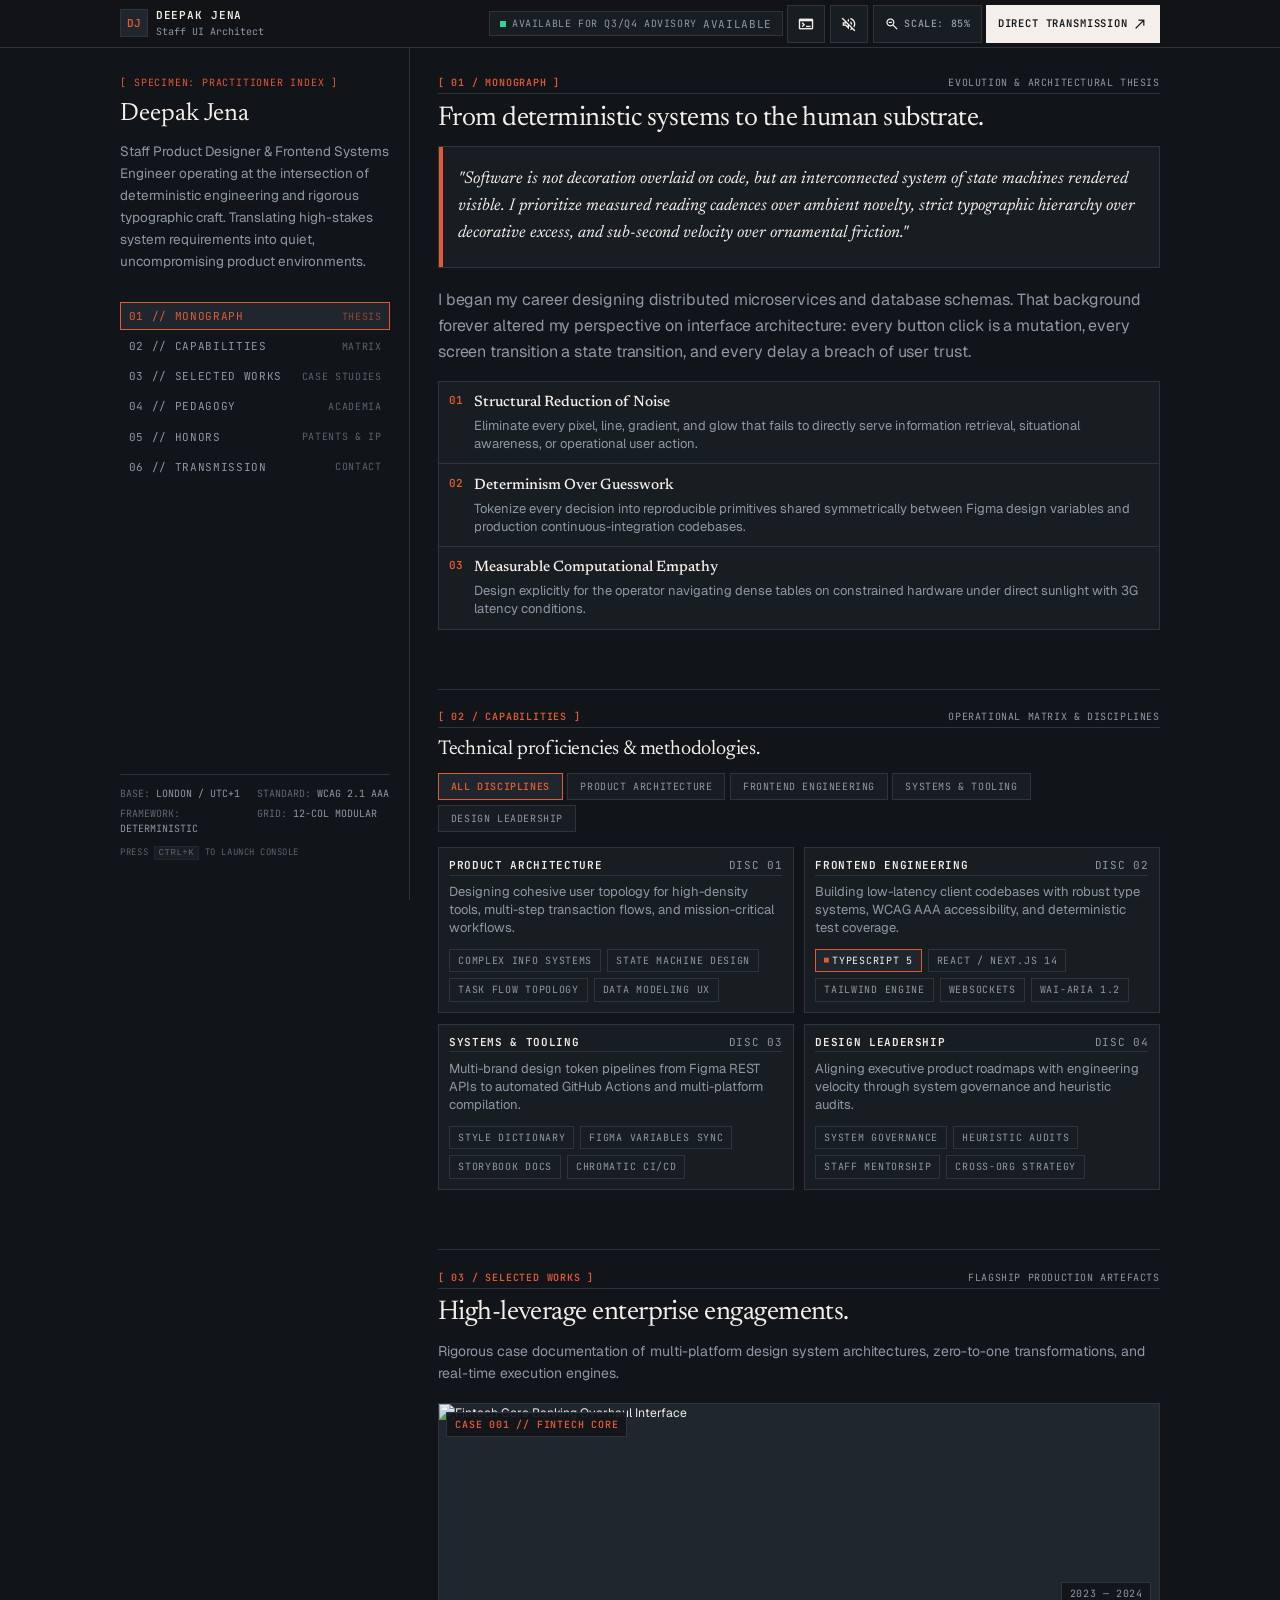
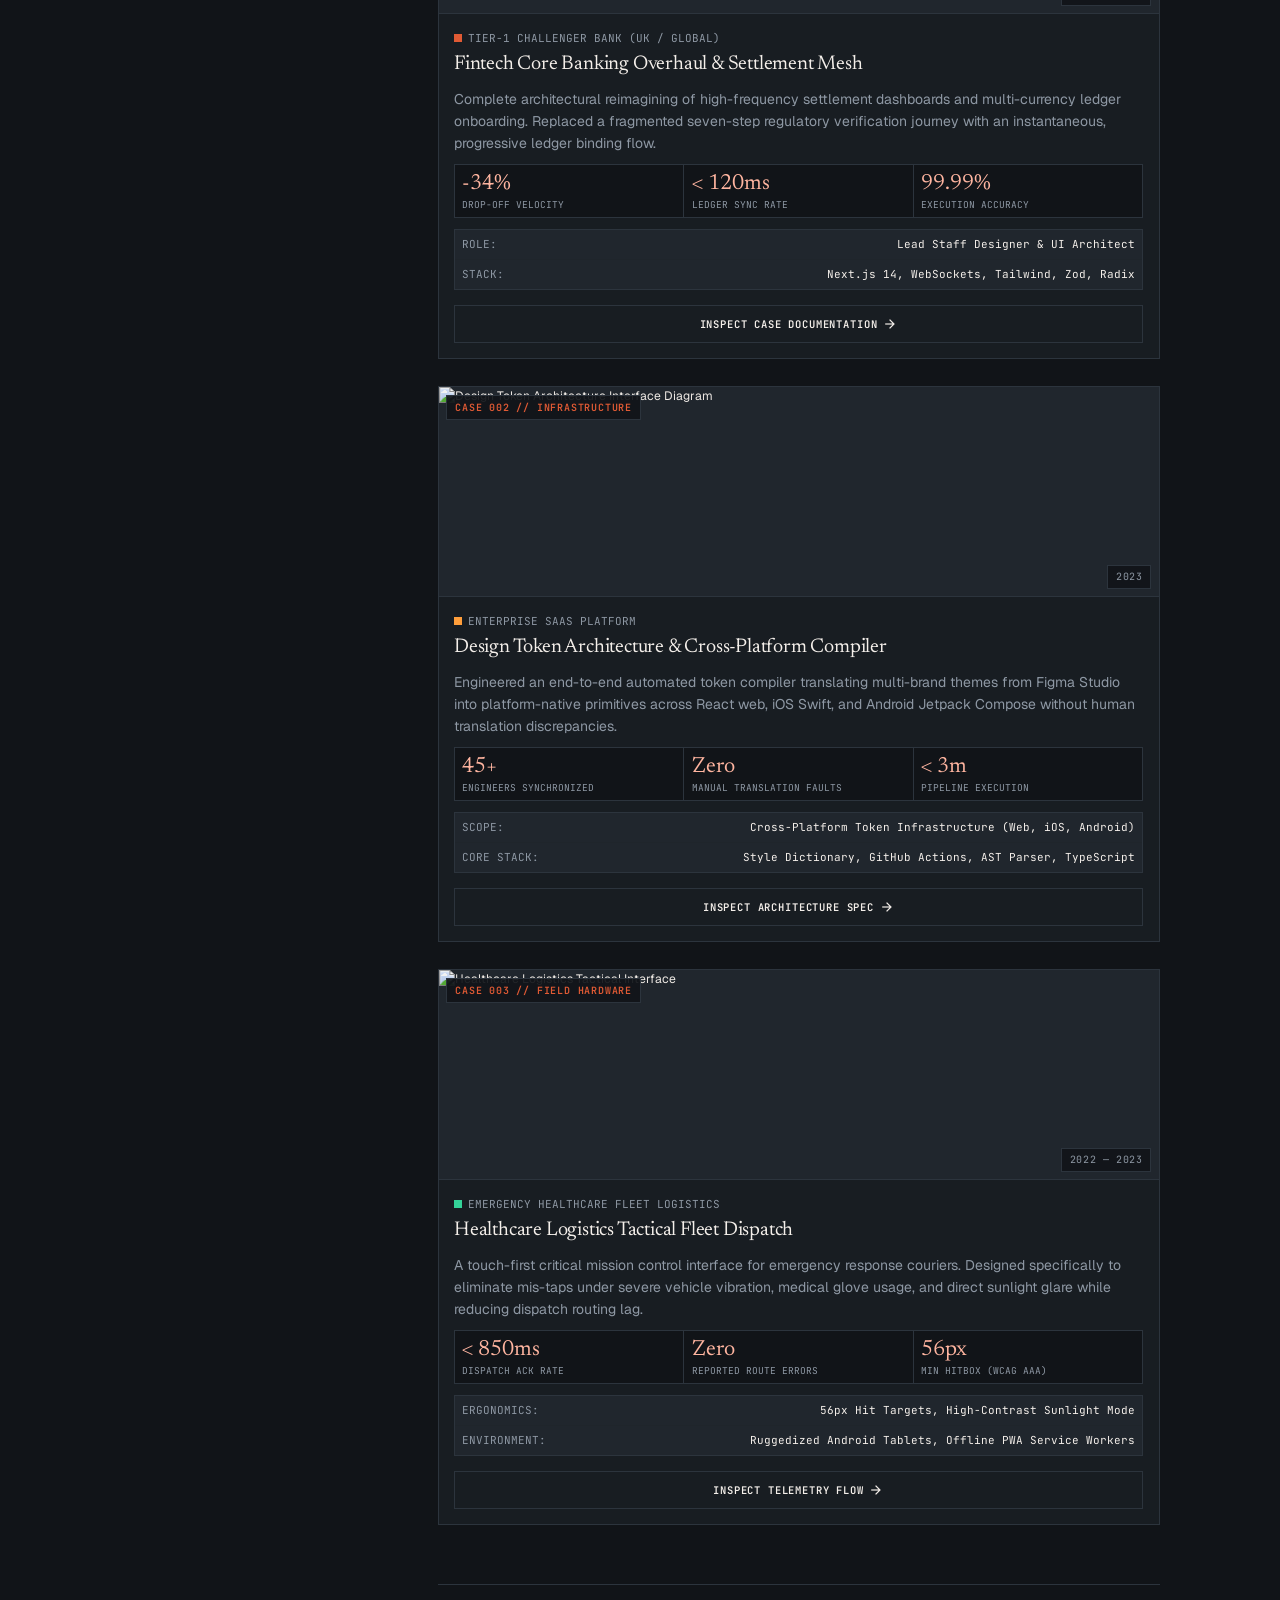
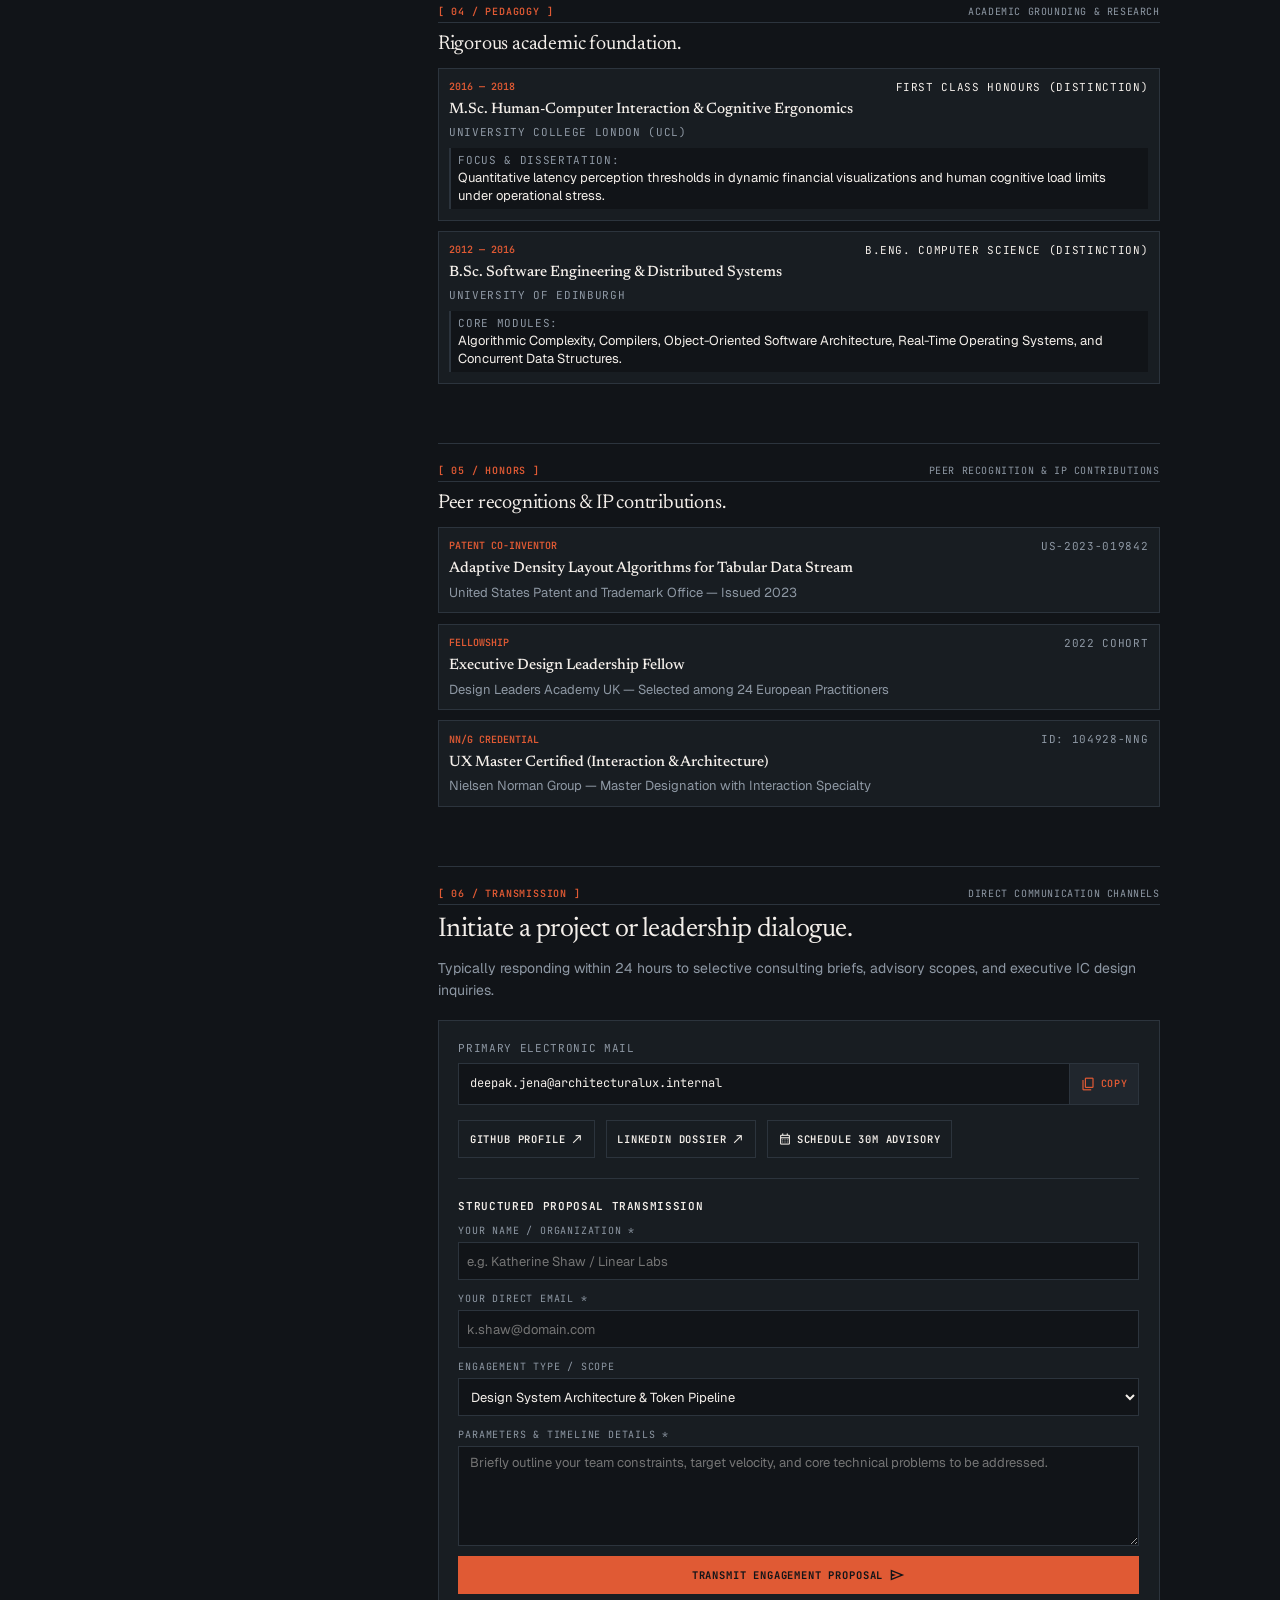
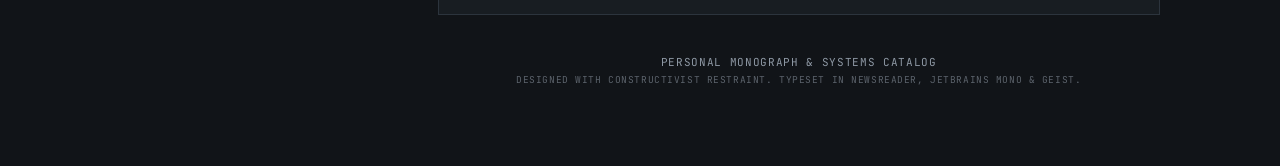
==== index.html @ 505ca35e "Initial commit: Personal portfolio and systems engineering website" ====
<!DOCTYPE html>
<html lang="en">
<head>
  <meta charset="UTF-8">
  <meta name="viewport" content="width=device-width, initial-scale=1.0, maximum-scale=5.0">
  <title>Deepak Jena — Staff UI Architect & Systems Engineer</title>
  <meta name="description" content="Senior Product Designer and Frontend Systems Engineer crafting deterministic digital interfaces, design token infrastructure, and mission-critical enterprise systems.">
  <meta name="theme-color" content="#111418">
  
  <!-- Open Graph / Meta -->
  <meta property="og:type" content="website">
  <meta property="og:title" content="Deepak Jena — Staff UI Architect & Systems Engineer">
  <meta property="og:description" content="Architectural portfolio and engineering monographs. High-contrast typography, strict layout discipline, sub-120ms velocity.">
  
  <link rel="stylesheet" href="styles.css">
</head>
<body>

  <!-- ========================================================================
       TOP UTILITY HEADER
       ======================================================================== -->
  <header class="site-header" id="topHeader">
    <div class="header-container">
      <div class="brand-mark">
        <div class="brand-monogram">DJ</div>
        <div class="brand-title">
          <span class="title-primary">Deepak Jena</span>
          <span class="title-secondary">Staff UI Architect</span>
        </div>
      </div>

      <div class="header-actions">
        <!-- Live Status Beacon -->
        <div class="status-beacon">
          <span class="status-dot"></span>
          <span class="btn-text-hide">Available for Q3/Q4 Advisory</span>
          <span class="mono-spec min-[640px]:hidden">Available</span>
        </div>

        <!-- Command Palette Trigger -->
        <button class="btn btn-secondary btn-icon-only" id="cmdToggleBtn" title="Open Command Palette (Ctrl+K)" aria-label="Open Command Palette">
          <span class="material-symbols-outlined" style="font-size: 18px;">terminal</span>
        </button>

        <!-- Tactile Audio Toggle -->
        <button class="btn btn-secondary btn-icon-only" id="soundToggleBtn" title="Toggle Tactile Mechanical Sound" aria-label="Toggle Sound Feedback">
          <span class="material-symbols-outlined" style="font-size: 18px;">volume_off</span>
        </button>

        <!-- Scale / Density Toggle -->
        <button class="btn btn-secondary" id="densityToggleBtn" title="Toggle Page Scale: Standard (100%), Compact (85%), Dense (75%)" aria-label="Toggle Page Scale">
          <span class="material-symbols-outlined" style="font-size: 16px;">zoom_out</span>
          <span id="densityLabel" class="mono-spec" style="font-size: 10px;">Scale: 85%</span>
        </button>

        <!-- Direct Contact Button -->
        <a href="#contact" class="btn btn-primary btn-text-hide">
          <span>Direct Transmission</span>
          <span class="material-symbols-outlined" style="font-size: 16px;">north_east</span>
        </a>
      </div>
    </div>
  </header>

  <!-- ========================================================================
       MAIN APPLICATION LAYOUT (12-Column Grid Split)
       ======================================================================== -->
  <div class="site-layout">

    <!-- ----------------------------------------------------------------------
         LEFT STICKY BIOGRAPHICAL & NAVIGATION RAIL (4 Columns)
         ---------------------------------------------------------------------- -->
    <aside class="sidebar-rail">
      <div class="identity-block">
        <span class="role-badge">[ Specimen: Practitioner Index ]</span>
        <h1 class="practitioner-name">Deepak Jena</h1>
        <p class="practitioner-bio">
          Staff Product Designer &amp; Frontend Systems Engineer operating at the intersection of deterministic engineering and rigorous typographic craft. Translating high-stakes system requirements into quiet, uncompromising product environments.
        </p>

        <!-- Navigation Ledger -->
        <nav class="index-nav" aria-label="Primary Site Navigation">
          <a href="#monograph" class="nav-item active">
            <span>01 // Monograph</span>
            <span class="nav-num">Thesis</span>
          </a>
          <a href="#skills" class="nav-item">
            <span>02 // Capabilities</span>
            <span class="nav-num">Matrix</span>
          </a>
          <a href="#projects" class="nav-item">
            <span>03 // Selected Works</span>
            <span class="nav-num">Case Studies</span>
          </a>
          <a href="#education" class="nav-item">
            <span>04 // Pedagogy</span>
            <span class="nav-num">Academia</span>
          </a>
          <a href="#achievements" class="nav-item">
            <span>05 // Honors</span>
            <span class="nav-num">Patents &amp; IP</span>
          </a>
          <a href="#contact" class="nav-item">
            <span>06 // Transmission</span>
            <span class="nav-num">Contact</span>
          </a>
        </nav>
      </div>

      <!-- System Coordinates & Telemetry -->
      <div class="sidebar-footer">
        <div class="system-telemetry">
          <div class="telemetry-row">
            <span>Base:</span> <span>London / UTC+1</span>
          </div>
          <div class="telemetry-row">
            <span>Standard:</span> <span>WCAG 2.1 AAA</span>
          </div>
          <div class="telemetry-row">
            <span>Framework:</span> <span>Deterministic</span>
          </div>
          <div class="telemetry-row">
            <span>Grid:</span> <span>12-Col Modular</span>
          </div>
        </div>
        <div class="mono-spec" style="font-size: 9px; opacity: 0.6; margin-top: 4px;">
          Press <kbd style="background: #20262d; padding: 1px 4px; border: 1px solid #2c343d;">Ctrl+K</kbd> to launch console
        </div>
      </div>
    </aside>

    <!-- ----------------------------------------------------------------------
         RIGHT CONTENT STREAM (8 Columns)
         ---------------------------------------------------------------------- -->
    <main class="content-stream">

      <!-- SECTION 01: MONOGRAPH & THESIS -->
      <section class="content-section" id="monograph">
        <div class="section-ledger-header">
          <span class="index-marker">[ 01 / Monograph ]</span>
          <span class="taxonomy-marker">Evolution &amp; Architectural Thesis</span>
        </div>

        <h2 class="headline-xl section-headline">From deterministic systems to the human substrate.</h2>

        <div class="hero-statement">
          <p>
            "Software is not decoration overlaid on code, but an interconnected system of state machines rendered visible. I prioritize measured reading cadences over ambient novelty, strict typographic hierarchy over decorative excess, and sub-second velocity over ornamental friction."
          </p>
        </div>

        <div class="body-lg" style="margin-bottom: var(--space-md);">
          I began my career designing distributed microservices and database schemas. That background forever altered my perspective on interface architecture: every button click is a mutation, every screen transition a state transition, and every delay a breach of user trust.
        </div>

        <!-- Tripartite Architectural Principles -->
        <div class="principles-matrix">
          <div class="principle-cell">
            <span class="principle-index">01</span>
            <div>
              <h3 class="headline-sm text-ivory" style="margin-bottom: 4px;">Structural Reduction of Noise</h3>
              <p class="body-sm">
                Eliminate every pixel, line, gradient, and glow that fails to directly serve information retrieval, situational awareness, or operational user action.
              </p>
            </div>
          </div>
          <div class="principle-cell">
            <span class="principle-index">02</span>
            <div>
              <h3 class="headline-sm text-ivory" style="margin-bottom: 4px;">Determinism Over Guesswork</h3>
              <p class="body-sm">
                Tokenize every decision into reproducible primitives shared symmetrically between Figma design variables and production continuous-integration codebases.
              </p>
            </div>
          </div>
          <div class="principle-cell">
            <span class="principle-index">03</span>
            <div>
              <h3 class="headline-sm text-ivory" style="margin-bottom: 4px;">Measurable Computational Empathy</h3>
              <p class="body-sm">
                Design explicitly for the operator navigating dense tables on constrained hardware under direct sunlight with 3G latency conditions.
              </p>
            </div>
          </div>
        </div>
      </section>

      <hr class="hairline-separator">

      <!-- SECTION 02: CAPABILITIES MATRIX -->
      <section class="content-section" id="skills">
        <div class="section-ledger-header">
          <span class="index-marker">[ 02 / Capabilities ]</span>
          <span class="taxonomy-marker">Operational Matrix &amp; Disciplines</span>
        </div>

        <h2 class="headline-lg section-headline">Technical proficiencies &amp; methodologies.</h2>

        <!-- Interactive Discipline Filter -->
        <div class="filter-bar" role="toolbar" aria-label="Filter Capabilities">
          <button class="filter-btn active" data-filter="all">All Disciplines</button>
          <button class="filter-btn" data-filter="arch">Product Architecture</button>
          <button class="filter-btn" data-filter="frontend">Frontend Engineering</button>
          <button class="filter-btn" data-filter="systems">Systems &amp; Tooling</button>
          <button class="filter-btn" data-filter="leadership">Design Leadership</button>
        </div>

        <!-- Capability Cards Grid -->
        <div class="capabilities-grid">
          <!-- Card 1 -->
          <div class="capability-card" data-discipline="arch">
            <div>
              <div class="capability-header">
                <span class="mono-spec text-ivory" style="font-weight: 600;">Product Architecture</span>
                <span class="mono-spec">DISC 01</span>
              </div>
              <p class="body-sm" style="margin-bottom: var(--space-sm);">
                Designing cohesive user topology for high-density tools, multi-step transaction flows, and mission-critical workflows.
              </p>
            </div>
            <div class="capability-chips">
              <span class="mono-tag">Complex Info Systems</span>
              <span class="mono-tag">State Machine Design</span>
              <span class="mono-tag">Task Flow Topology</span>
              <span class="mono-tag">Data Modeling UX</span>
            </div>
          </div>

          <!-- Card 2 -->
          <div class="capability-card" data-discipline="frontend">
            <div>
              <div class="capability-header">
                <span class="mono-spec text-ivory" style="font-weight: 600;">Frontend Engineering</span>
                <span class="mono-spec">DISC 02</span>
              </div>
              <p class="body-sm" style="margin-bottom: var(--space-sm);">
                Building low-latency client codebases with robust type systems, WCAG AAA accessibility, and deterministic test coverage.
              </p>
            </div>
            <div class="capability-chips">
              <span class="mono-tag active">TypeScript 5</span>
              <span class="mono-tag">React / Next.js 14</span>
              <span class="mono-tag">Tailwind Engine</span>
              <span class="mono-tag">WebSockets</span>
              <span class="mono-tag">WAI-ARIA 1.2</span>
            </div>
          </div>

          <!-- Card 3 -->
          <div class="capability-card" data-discipline="systems">
            <div>
              <div class="capability-header">
                <span class="mono-spec text-ivory" style="font-weight: 600;">Systems &amp; Tooling</span>
                <span class="mono-spec">DISC 03</span>
              </div>
              <p class="body-sm" style="margin-bottom: var(--space-sm);">
                Multi-brand design token pipelines from Figma REST APIs to automated GitHub Actions and multi-platform compilation.
              </p>
            </div>
            <div class="capability-chips">
              <span class="mono-tag">Style Dictionary</span>
              <span class="mono-tag">Figma Variables Sync</span>
              <span class="mono-tag">Storybook Docs</span>
              <span class="mono-tag">Chromatic CI/CD</span>
            </div>
          </div>

          <!-- Card 4 -->
          <div class="capability-card" data-discipline="leadership">
            <div>
              <div class="capability-header">
                <span class="mono-spec text-ivory" style="font-weight: 600;">Design Leadership</span>
                <span class="mono-spec">DISC 04</span>
              </div>
              <p class="body-sm" style="margin-bottom: var(--space-sm);">
                Aligning executive product roadmaps with engineering velocity through system governance and heuristic audits.
              </p>
            </div>
            <div class="capability-chips">
              <span class="mono-tag">System Governance</span>
              <span class="mono-tag">Heuristic Audits</span>
              <span class="mono-tag">Staff Mentorship</span>
              <span class="mono-tag">Cross-Org Strategy</span>
            </div>
          </div>
        </div>
      </section>

      <hr class="hairline-separator">

      <!-- SECTION 03: SELECTED WORKS / CASE STUDIES -->
      <section class="content-section" id="projects">
        <div class="section-ledger-header">
          <span class="index-marker">[ 03 / Selected Works ]</span>
          <span class="taxonomy-marker">Flagship Production Artefacts</span>
        </div>

        <h2 class="headline-xl section-headline">High-leverage enterprise engagements.</h2>
        <p class="body-md" style="margin-bottom: var(--space-xl);">
          Rigorous case documentation of multi-platform design system architectures, zero-to-one transformations, and real-time execution engines.
        </p>

        <div class="projects-container">

          <!-- PROJECT 1: FINTECH CORE -->
          <article class="project-card">
            <div class="project-visual-viewport">
              <img src="https://lh3.googleusercontent.com/aida-public/[base64]" alt="Fintech Core Banking Overhaul Interface" loading="lazy">
              <div class="badge-overlay-top-left">CASE 001 // FINTECH CORE</div>
              <div class="badge-overlay-bottom-right mono-spec">2023 — 2024</div>
            </div>

            <div class="project-content">
              <div class="project-title-row">
                <div class="project-org">
                  <span class="project-org-square"></span>
                  <span>Tier-1 Challenger Bank (UK / Global)</span>
                </div>
                <h3 class="headline-lg text-ivory">Fintech Core Banking Overhaul &amp; Settlement Mesh</h3>
              </div>

              <p class="body-md">
                Complete architectural reimagining of high-frequency settlement dashboards and multi-currency ledger onboarding. Replaced a fragmented seven-step regulatory verification journey with an instantaneous, progressive ledger binding flow.
              </p>

              <!-- Metrics Specimen Strip -->
              <div class="metrics-strip">
                <div class="metric-item">
                  <span class="metric-val">-34%</span>
                  <span class="metric-label">Drop-off Velocity</span>
                </div>
                <div class="metric-item">
                  <span class="metric-val">&lt; 120ms</span>
                  <span class="metric-label">Ledger Sync Rate</span>
                </div>
                <div class="metric-item">
                  <span class="metric-val">99.99%</span>
                  <span class="metric-label">Execution Accuracy</span>
                </div>
              </div>

              <!-- Metadata Spec Ledger -->
              <div class="spec-ledger-table">
                <div class="spec-ledger-row">
                  <span>Role:</span>
                  <span>Lead Staff Designer &amp; UI Architect</span>
                </div>
                <div class="spec-ledger-row">
                  <span>Stack:</span>
                  <span>Next.js 14, WebSockets, Tailwind, Zod, Radix</span>
                </div>
              </div>

              <div class="project-action-bar">
                <button class="btn btn-secondary" data-inspect-case="case-001" style="flex: 1;">
                  <span>Inspect Case Documentation</span>
                  <span class="material-symbols-outlined" style="font-size: 16px;">arrow_forward</span>
                </button>
              </div>
            </div>
          </article>

          <!-- PROJECT 2: DESIGN TOKEN ARCHITECTURE -->
          <article class="project-card">
            <div class="project-visual-viewport">
              <img src="https://lh3.googleusercontent.com/aida-public/[base64]" alt="Design Token Architecture Interface Diagram" loading="lazy">
              <div class="badge-overlay-top-left">CASE 002 // INFRASTRUCTURE</div>
              <div class="badge-overlay-bottom-right mono-spec">2023</div>
            </div>

            <div class="project-content">
              <div class="project-title-row">
                <div class="project-org">
                  <span class="project-org-square" style="background-color: var(--color-amber);"></span>
                  <span>Enterprise SaaS Platform</span>
                </div>
                <h3 class="headline-lg text-ivory">Design Token Architecture &amp; Cross-Platform Compiler</h3>
              </div>

              <p class="body-md">
                Engineered an end-to-end automated token compiler translating multi-brand themes from Figma Studio into platform-native primitives across React web, iOS Swift, and Android Jetpack Compose without human translation discrepancies.
              </p>

              <!-- Metrics Specimen Strip -->
              <div class="metrics-strip">
                <div class="metric-item">
                  <span class="metric-val">45+</span>
                  <span class="metric-label">Engineers Synchronized</span>
                </div>
                <div class="metric-item">
                  <span class="metric-val">Zero</span>
                  <span class="metric-label">Manual Translation Faults</span>
                </div>
                <div class="metric-item">
                  <span class="metric-val">&lt; 3m</span>
                  <span class="metric-label">Pipeline Execution</span>
                </div>
              </div>

              <!-- Metadata Spec Ledger -->
              <div class="spec-ledger-table">
                <div class="spec-ledger-row">
                  <span>Scope:</span>
                  <span>Cross-Platform Token Infrastructure (Web, iOS, Android)</span>
                </div>
                <div class="spec-ledger-row">
                  <span>Core Stack:</span>
                  <span>Style Dictionary, GitHub Actions, AST Parser, TypeScript</span>
                </div>
              </div>

              <div class="project-action-bar">
                <button class="btn btn-secondary" data-inspect-case="case-002" style="flex: 1;">
                  <span>Inspect Architecture Spec</span>
                  <span class="material-symbols-outlined" style="font-size: 16px;">arrow_forward</span>
                </button>
              </div>
            </div>
          </article>

          <!-- PROJECT 3: HEALTHCARE LOGISTICS FLEET DISPATCH -->
          <article class="project-card">
            <div class="project-visual-viewport">
              <img src="https://lh3.googleusercontent.com/aida-public/[base64]" alt="Healthcare Logistics Tactical Interface" loading="lazy">
              <div class="badge-overlay-top-left">CASE 003 // FIELD HARDWARE</div>
              <div class="badge-overlay-bottom-right mono-spec">2022 — 2023</div>
            </div>

            <div class="project-content">
              <div class="project-title-row">
                <div class="project-org">
                  <span class="project-org-square" style="background-color: var(--color-emerald);"></span>
                  <span>Emergency Healthcare Fleet Logistics</span>
                </div>
                <h3 class="headline-lg text-ivory">Healthcare Logistics Tactical Fleet Dispatch</h3>
              </div>

              <p class="body-md">
                A touch-first critical mission control interface for emergency response couriers. Designed specifically to eliminate mis-taps under severe vehicle vibration, medical glove usage, and direct sunlight glare while reducing dispatch routing lag.
              </p>

              <!-- Metrics Specimen Strip -->
              <div class="metrics-strip">
                <div class="metric-item">
                  <span class="metric-val">&lt; 850ms</span>
                  <span class="metric-label">Dispatch Ack Rate</span>
                </div>
                <div class="metric-item">
                  <span class="metric-val">Zero</span>
                  <span class="metric-label">Reported Route Errors</span>
                </div>
                <div class="metric-item">
                  <span class="metric-val">56px</span>
                  <span class="metric-label">Min Hitbox (WCAG AAA)</span>
                </div>
              </div>

              <!-- Metadata Spec Ledger -->
              <div class="spec-ledger-table">
                <div class="spec-ledger-row">
                  <span>Ergonomics:</span>
                  <span>56px Hit Targets, High-Contrast Sunlight Mode</span>
                </div>
                <div class="spec-ledger-row">
                  <span>Environment:</span>
                  <span>Ruggedized Android Tablets, Offline PWA Service Workers</span>
                </div>
              </div>

              <div class="project-action-bar">
                <button class="btn btn-secondary" data-inspect-case="case-003" style="flex: 1;">
                  <span>Inspect Telemetry Flow</span>
                  <span class="material-symbols-outlined" style="font-size: 16px;">arrow_forward</span>
                </button>
              </div>
            </div>
          </article>

        </div>
      </section>

      <hr class="hairline-separator">

      <!-- SECTION 04: ACADEMIC FOUNDATION & PEDAGOGY -->
      <section class="content-section" id="education">
        <div class="section-ledger-header">
          <span class="index-marker">[ 04 / Pedagogy ]</span>
          <span class="taxonomy-marker">Academic Grounding &amp; Research</span>
        </div>

        <h2 class="headline-lg section-headline">Rigorous academic foundation.</h2>

        <div class="timeline-stack">
          <!-- Degree 1 -->
          <div class="timeline-card">
            <div class="card-topline">
              <span class="year-badge">2016 — 2018</span>
              <span class="mono-spec text-ivory">First Class Honours (Distinction)</span>
            </div>
            <h3 class="headline-sm text-ivory">M.Sc. Human-Computer Interaction &amp; Cognitive Ergonomics</h3>
            <span class="mono-spec">University College London (UCL)</span>
            <div class="dissertation-box">
              <span class="mono-spec" style="display: block; margin-bottom: 2px;">Focus &amp; Dissertation:</span>
              <p class="body-sm text-ivory">
                Quantitative latency perception thresholds in dynamic financial visualizations and human cognitive load limits under operational stress.
              </p>
            </div>
          </div>

          <!-- Degree 2 -->
          <div class="timeline-card">
            <div class="card-topline">
              <span class="year-badge">2012 — 2016</span>
              <span class="mono-spec text-ivory">B.Eng. Computer Science (Distinction)</span>
            </div>
            <h3 class="headline-sm text-ivory">B.Sc. Software Engineering &amp; Distributed Systems</h3>
            <span class="mono-spec">University of Edinburgh</span>
            <div class="dissertation-box">
              <span class="mono-spec" style="display: block; margin-bottom: 2px;">Core Modules:</span>
              <p class="body-sm text-ivory">
                Algorithmic Complexity, Compilers, Object-Oriented Software Architecture, Real-Time Operating Systems, and Concurrent Data Structures.
              </p>
            </div>
          </div>
        </div>
      </section>

      <hr class="hairline-separator">

      <!-- SECTION 05: HONORS & VERIFIED IP -->
      <section class="content-section" id="achievements">
        <div class="section-ledger-header">
          <span class="index-marker">[ 05 / Honors ]</span>
          <span class="taxonomy-marker">Peer Recognition &amp; IP Contributions</span>
        </div>

        <h2 class="headline-lg section-headline">Peer recognitions &amp; IP contributions.</h2>

        <div class="timeline-stack">
          <!-- Item 1: Patent -->
          <div class="timeline-card">
            <div class="card-topline">
              <span class="year-badge">PATENT CO-INVENTOR</span>
              <span class="mono-spec">US-2023-019842</span>
            </div>
            <h3 class="headline-sm text-ivory">Adaptive Density Layout Algorithms for Tabular Data Stream</h3>
            <span class="body-sm">United States Patent and Trademark Office — Issued 2023</span>
          </div>

          <!-- Item 2: Fellowship -->
          <div class="timeline-card">
            <div class="card-topline">
              <span class="year-badge">FELLOWSHIP</span>
              <span class="mono-spec">2022 COHORT</span>
            </div>
            <h3 class="headline-sm text-ivory">Executive Design Leadership Fellow</h3>
            <span class="body-sm">Design Leaders Academy UK — Selected among 24 European Practitioners</span>
          </div>

          <!-- Item 3: NN/g Credential -->
          <div class="timeline-card">
            <div class="card-topline">
              <span class="year-badge">NN/G CREDENTIAL</span>
              <span class="mono-spec">ID: 104928-NNG</span>
            </div>
            <h3 class="headline-sm text-ivory">UX Master Certified (Interaction &amp; Architecture)</h3>
            <span class="body-sm">Nielsen Norman Group — Master Designation with Interaction Specialty</span>
          </div>
        </div>
      </section>

      <hr class="hairline-separator">

      <!-- SECTION 06: TRANSMISSION TERMINAL (CONTACT) -->
      <section class="content-section" id="contact">
        <div class="section-ledger-header">
          <span class="index-marker">[ 06 / Transmission ]</span>
          <span class="taxonomy-marker">Direct Communication Channels</span>
        </div>

        <h2 class="headline-xl section-headline">Initiate a project or leadership dialogue.</h2>
        <p class="body-md" style="margin-bottom: var(--space-xl);">
          Typically responding within 24 hours to selective consulting briefs, advisory scopes, and executive IC design inquiries.
        </p>

        <div class="contact-module">
          <div>
            <span class="mono-spec" style="display: block; margin-bottom: 8px;">Primary Electronic Mail</span>
            <div class="email-copy-bar">
              <div class="email-display" id="emailText">deepak.jena@architecturalux.internal</div>
              <button class="copy-btn" id="copyBtn" type="button" aria-label="Copy Email to Clipboard">
                <span class="material-symbols-outlined" style="font-size: 16px;">content_copy</span>
                <span id="copyLabel">Copy</span>
              </button>
            </div>
          </div>

          <!-- Direct Channels Links -->
          <div style="display: flex; flex-wrap: wrap; gap: var(--space-md);">
            <a href="https://github.com" target="_blank" rel="noopener noreferrer" class="btn btn-secondary">
              <span>GitHub Profile</span>
              <span class="material-symbols-outlined" style="font-size: 14px;">north_east</span>
            </a>
            <a href="https://linkedin.com" target="_blank" rel="noopener noreferrer" class="btn btn-secondary">
              <span>LinkedIn Dossier</span>
              <span class="material-symbols-outlined" style="font-size: 14px;">north_east</span>
            </a>
            <a href="#contact" class="btn btn-secondary">
              <span class="material-symbols-outlined" style="font-size: 14px;">calendar_month</span>
              <span>Schedule 30m Advisory</span>
            </a>
          </div>

          <div style="height: 1px; background: var(--color-border); margin: var(--space-xs) 0;"></div>

          <!-- Structured Brief Transmission Form -->
          <form class="brief-form" id="contactForm">
            <span class="mono-spec text-ivory" style="font-weight: 600;">Structured Proposal Transmission</span>

            <div class="form-group">
              <label class="form-label" for="clientName">Your Name / Organization *</label>
              <input type="text" id="clientName" class="form-input" placeholder="e.g. Katherine Shaw / Linear Labs" required>
            </div>

            <div class="form-group">
              <label class="form-label" for="clientEmail">Your Direct Email *</label>
              <input type="email" id="clientEmail" class="form-input" placeholder="k.shaw@domain.com" required>
            </div>

            <div class="form-group">
              <label class="form-label" for="projectScope">Engagement Type / Scope</label>
              <select id="projectScope" class="form-select">
                <option value="ds">Design System Architecture &amp; Token Pipeline</option>
                <option value="banking">Complex Web Application / Financial Core</option>
                <option value="advisory">Fractional Design Leadership / Heuristic Audit</option>
                <option value="contract">Full-Cycle Staff UX/Frontend Contract</option>
              </select>
            </div>

            <div class="form-group">
              <label class="form-label" for="projectMessage">Parameters &amp; Timeline Details *</label>
              <textarea id="projectMessage" class="form-textarea" rows="4" placeholder="Briefly outline your team constraints, target velocity, and core technical problems to be addressed." required></textarea>
            </div>

            <button type="submit" class="btn btn-terracotta">
              <span>Transmit Engagement Proposal</span>
              <span class="material-symbols-outlined" style="font-size: 18px;">send</span>
            </button>

            <!-- Status Banner -->
            <div class="form-status-banner" id="formSuccess">
              <span class="material-symbols-outlined" style="color: var(--color-emerald); font-size: 18px;">check_circle</span>
              <span>Transmission recorded. A calibrated response will be dispatched within 24 hours.</span>
            </div>
          </form>
        </div>

        <!-- Colophon Note -->
        <footer style="margin-top: var(--space-3xl); text-align: center; display: flex; flex-direction: column; gap: 4px;">
          <span class="mono-spec">Personal Monograph &amp; Systems Catalog</span>
          <span class="mono-spec" style="font-size: 9.5px; opacity: 0.6;">Designed with constructivist restraint. Typeset in Newsreader, JetBrains Mono &amp; Geist.</span>
        </footer>
      </section>

    </main>
  </div>

  <!-- ========================================================================
       MODAL: CASE STUDY TECHNICAL INSPECTOR DRAWER
       ======================================================================== -->
  <div class="modal-overlay" id="caseModal" role="dialog" aria-modal="true" aria-labelledby="modalCaseTitle">
    <div class="modal-drawer">
      <div class="modal-header">
        <div>
          <span class="mono-spec text-primary-accent" id="modalCaseNumber">CASE 001 // FINTECH CORE</span>
          <h3 class="headline-md text-ivory" id="modalCaseTitle" style="margin-top: 2px;">Case Study Title</h3>
        </div>
        <button class="modal-close-btn" id="modalCloseBtn" aria-label="Close Case Deep-Dive Drawer">
          <span class="material-symbols-outlined" style="font-size: 20px;">close</span>
        </button>
      </div>

      <div class="modal-body">
        <!-- Client & Stack Details -->
        <div class="modal-spec-grid">
          <div>
            <span class="mono-spec">Enterprise Client:</span>
            <div class="body-sm text-ivory" id="modalCaseOrg" style="font-weight: 500;">Client Name</div>
          </div>
          <div>
            <span class="mono-spec">Practitioner Role:</span>
            <div class="body-sm text-ivory" id="modalCaseRole" style="font-weight: 500;">Role Title</div>
          </div>
          <div style="grid-column: 1 / -1;">
            <span class="mono-spec">Production Stack:</span>
            <div class="mono-spec text-ivory" id="modalCaseStack" style="margin-top: 2px;">Tech Stack</div>
          </div>
        </div>

        <!-- Metrics Strip inside modal -->
        <div>
          <span class="mono-spec" style="display: block; margin-bottom: 6px;">Verified Operational Impact:</span>
          <div class="metrics-strip" id="modalCaseMetrics"></div>
        </div>

        <!-- Problem Statement -->
        <div class="deep-dive-section">
          <span class="mono-spec text-primary-accent">[ Problem Formulation ]</span>
          <p class="body-md" id="modalCaseProblem"></p>
        </div>

        <!-- Architectural Solution -->
        <div class="deep-dive-section">
          <span class="mono-spec text-primary-accent">[ Engineering Solution &amp; Governance ]</span>
          <p class="body-md" id="modalCaseSolution"></p>
        </div>

        <!-- Technical Telemetry / Schema Sample -->
        <div class="deep-dive-section">
          <span class="mono-spec text-primary-accent">[ Schema Telemetry &amp; Protocol ]</span>
          <pre class="code-block-spec"><code id="modalCaseCode"></code></pre>
        </div>
      </div>
    </div>
  </div>

  <!-- ========================================================================
       COMMAND PALETTE MODAL (Ctrl+K)
       ======================================================================== -->
  <div class="cmd-palette-overlay" id="cmdPalette" role="dialog" aria-modal="true">
    <div class="cmd-palette-box">
      <div class="cmd-input-row">
        <span class="material-symbols-outlined" style="color: var(--color-primary); font-size: 18px; margin-right: 8px;">search</span>
        <input type="text" class="cmd-input" id="cmdInput" placeholder="Type a section, case study, or action..." autocomplete="off">
        <span class="mono-spec" style="font-size: 9px; opacity: 0.7;">ESC to exit</span>
      </div>
      <div class="cmd-list" id="cmdList"></div>
      <div class="cmd-footer">
        <span>Navigation Console</span>
        <span>Use Arrow Keys or Click</span>
      </div>
    </div>
  </div>

  <!-- ========================================================================
       MOBILE BOTTOM NAVIGATION
       ======================================================================== -->
  <nav class="mobile-bottom-bar" aria-label="Mobile Bottom Navigation">
    <div class="tab-items">
      <a href="#monograph" class="mobile-tab active" data-path="monograph">
        <span class="material-symbols-outlined">fingerprint</span>
        <span>Thesis</span>
      </a>
      <a href="#skills" class="mobile-tab" data-path="skills">
        <span class="material-symbols-outlined">tune</span>
        <span>Matrix</span>
      </a>
      <a href="#projects" class="mobile-tab" data-path="projects">
        <span class="material-symbols-outlined">terminal</span>
        <span>Works</span>
      </a>
      <a href="#education" class="mobile-tab" data-path="education">
        <span class="material-symbols-outlined">school</span>
        <span>Pedagogy</span>
      </a>
      <a href="#contact" class="mobile-tab" data-path="contact">
        <span class="material-symbols-outlined">mail</span>
        <span>Touch</span>
      </a>
    </div>
  </nav>

  <script src="app.js"></script>
</body>
</html>
---- styles.css ----
/* ==========================================================================
   EDITORIAL OBSIDIAN DESIGN SYSTEM
   Based on DESIGN.md Architectural Specification
   ========================================================================== */

@import url('https://fonts.googleapis.com/css2?family=Geist:wght@300;400;500;600&family=JetBrains+Mono:wght@400;500;600&family=Newsreader:ital,opsz,wght@0,6..72,400;0,6..72,500;1,6..72,400&display=swap');
@import url('https://fonts.googleapis.com/css2?family=Material+Symbols+Outlined:opsz,wght,FILL,GRAD@20..48,100..700,0..1,-50..200');

:root {
  /* Planar Elevation Tiers */
  --color-canvas: #111418;
  --color-surface-1: #181d22;
  --color-surface-2: #20262d;
  --color-surface-3: #283039;
  
  /* Hairline Borders */
  --color-border: #2c343d;
  --color-border-subtle: #1f252b;
  --color-border-focus: #e05a34;

  /* Typography & Foreground Colors */
  --color-text-primary: #f4efea;      /* Crisp Ivory */
  --color-text-secondary: #8e98a4;    /* Subdued Slate */
  --color-text-muted: #5f6874;
  
  /* Chromatic Signals */
  --color-primary: #e05a34;           /* Saturated Terracotta */
  --color-primary-tint: #ffb5a0;      /* Terracotta highlight */
  --color-primary-bg: rgba(224, 90, 52, 0.12);
  --color-amber: #ff9e3b;             /* Electric Amber */
  --color-amber-bg: rgba(255, 158, 59, 0.12);
  --color-emerald: #34d399;           /* Active status beacon */
  
  /* Typography Families */
  --font-headline: 'Newsreader', Georgia, serif;
  --font-body: 'Geist', -apple-system, BlinkMacSystemFont, sans-serif;
  --font-mono: 'JetBrains Mono', monospace;

  /* Layout Spacing Tokens (Compact & Refined) */
  --space-2xs: 0.2rem;    /* 3px */
  --space-xs: 0.375rem;   /* 6px */
  --space-sm: 0.6rem;     /* 9px */
  --space-md: 0.85rem;    /* 13px */
  --space-lg: 1.25rem;    /* 20px */
  --space-xl: 1.6rem;     /* 26px */
  --space-2xl: 2.25rem;   /* 36px */
  --space-3xl: 3.25rem;   /* 52px */

  --max-width: 1060px;
  --sidebar-width: 290px;
  --header-height: 48px;

  /* Strict Geometry: 0px Border Radius */
  --radius-sharp: 0px;
  --transition-fast: 0.15s ease;
  --transition-normal: 0.22s cubic-bezier(0.16, 1, 0.3, 1);
}

/* ==========================================================================
   RESET & BASE
   ========================================================================== */
*, *::before, *::after {
  box-sizing: border-box;
  margin: 0;
  padding: 0;
  border-radius: var(--radius-sharp) !important;
}

html {
  font-family: var(--font-body);
  font-size: 13.5px;
  line-height: 1.55;
  background-color: var(--color-canvas);
  color: var(--color-text-primary);
  scroll-behavior: smooth;
  -webkit-font-smoothing: antialiased;
  -moz-osx-font-smoothing: grayscale;
  text-rendering: optimizeLegibility;
}

html[data-density="compact"] {
  font-size: 12.2px;
}

html[data-density="dense"] {
  font-size: 11.2px;
}

body {
  background-color: var(--color-canvas);
  color: var(--color-text-primary);
  min-height: 100vh;
  overflow-x: hidden;
  position: relative;
}

::selection {
  background-color: var(--color-primary);
  color: #111418;
}

/* Scrollbar Minimal */
::-webkit-scrollbar {
  width: 6px;
  height: 6px;
}
::-webkit-scrollbar-track {
  background: var(--color-canvas);
}
::-webkit-scrollbar-thumb {
  background: var(--color-border);
}
::-webkit-scrollbar-thumb:hover {
  background: var(--color-primary);
}

/* Links & Typography */
a {
  color: inherit;
  text-decoration: none;
  transition: color var(--transition-fast), border-color var(--transition-fast);
}

button, input, select, textarea {
  font-family: inherit;
  font-size: inherit;
  color: inherit;
  background: transparent;
  border: none;
}

/* ==========================================================================
   UTILITY & TYPOGRAPHIC CLASSES
   ========================================================================== */
.font-serif { font-family: var(--font-headline); }
.font-sans { font-family: var(--font-body); }
.font-mono { font-family: var(--font-mono); }

.mono-spec {
  font-family: var(--font-mono);
  font-size: 11px;
  line-height: 14px;
  letter-spacing: 0.06em;
  text-transform: uppercase;
  color: var(--color-text-secondary);
}

.mono-tag {
  display: inline-flex;
  align-items: center;
  gap: var(--space-2xs);
  padding: 3px 8px;
  background-color: var(--color-surface-1);
  border: 1px solid var(--color-border);
  font-family: var(--font-mono);
  font-size: 10px;
  letter-spacing: 0.07em;
  text-transform: uppercase;
  color: var(--color-text-secondary);
  white-space: nowrap;
  transition: all var(--transition-fast);
}

.mono-tag:hover {
  border-color: var(--color-primary);
  color: var(--color-text-primary);
}

.mono-tag.active {
  background-color: var(--color-surface-2);
  border-color: var(--color-primary);
  color: var(--color-text-primary);
}

.mono-tag.active::before {
  content: "■";
  color: var(--color-primary);
  font-size: 8px;
}

.headline-xl {
  font-family: var(--font-headline);
  font-size: clamp(21px, 2.4vw, 27px);
  line-height: 1.25;
  font-weight: 400;
  letter-spacing: -0.02em;
  color: var(--color-text-primary);
}

.headline-lg {
  font-family: var(--font-headline);
  font-size: 20px;
  line-height: 27px;
  font-weight: 400;
  letter-spacing: -0.01em;
  color: var(--color-text-primary);
}

.headline-md {
  font-family: var(--font-headline);
  font-size: 17px;
  line-height: 23px;
  font-weight: 500;
  letter-spacing: -0.01em;
  color: var(--color-text-primary);
}

.headline-sm {
  font-family: var(--font-headline);
  font-size: 15px;
  line-height: 21px;
  font-weight: 500;
}

.body-lg {
  font-size: 16px;
  line-height: 26px;
  letter-spacing: -0.005em;
  color: var(--color-text-secondary);
}

.body-md {
  font-size: 14px;
  line-height: 22px;
  color: var(--color-text-secondary);
}

.body-sm {
  font-size: 13px;
  line-height: 18px;
  color: var(--color-text-secondary);
}

.text-primary-accent { color: var(--color-primary); }
.text-amber-accent { color: var(--color-amber); }
.text-ivory { color: var(--color-text-primary); }

.hairline-separator {
  width: 100%;
  height: 1px;
  background-color: var(--color-border);
  margin: var(--space-xl) 0;
  border: none;
}

/* ==========================================================================
   BUTTONS & CONTROLS
   ========================================================================== */
.btn {
  display: inline-flex;
  align-items: center;
  justify-content: center;
  gap: var(--space-xs);
  padding: 0 var(--space-md);
  height: 38px;
  font-family: var(--font-mono);
  font-size: 10.5px;
  font-weight: 600;
  letter-spacing: 0.08em;
  text-transform: uppercase;
  cursor: pointer;
  transition: background-color var(--transition-fast), color var(--transition-fast), border-color var(--transition-fast);
  border: 1px solid transparent;
  user-select: none;
}

.btn-primary {
  background-color: var(--color-text-primary);
  color: var(--color-canvas);
}

.btn-primary:hover {
  background-color: var(--color-primary);
  color: #111418;
}

.btn-secondary {
  background-color: var(--color-surface-1);
  border-color: var(--color-border);
  color: var(--color-text-primary);
}

.btn-secondary:hover {
  background-color: var(--color-surface-2);
  border-color: var(--color-text-secondary);
  color: var(--color-primary-tint);
}

.btn-terracotta {
  background-color: var(--color-primary);
  color: #111418;
  font-weight: 700;
}

.btn-terracotta:hover {
  background-color: var(--color-primary-tint);
  color: #111418;
}

.btn-icon-only {
  width: 38px;
  height: 38px;
  padding: 0;
}

/* ==========================================================================
   HEADER / UTILITY BAR
   ========================================================================== */
.site-header {
  position: sticky;
  top: 0;
  width: 100%;
  height: var(--header-height);
  background-color: rgba(17, 20, 24, 0.94);
  backdrop-filter: blur(12px);
  border-bottom: 1px solid var(--color-border);
  z-index: 100;
  display: flex;
  align-items: center;
}

.header-container {
  width: 100%;
  max-width: var(--max-width);
  margin: 0 auto;
  padding: 0 var(--space-md);
  display: flex;
  align-items: center;
  justify-content: space-between;
}

.brand-mark {
  display: flex;
  align-items: center;
  gap: var(--space-sm);
}

.brand-monogram {
  width: 28px;
  height: 28px;
  background-color: var(--color-surface-2);
  border: 1px solid var(--color-border);
  color: var(--color-primary);
  font-family: var(--font-mono);
  font-size: 11px;
  font-weight: 600;
  display: flex;
  align-items: center;
  justify-content: center;
  letter-spacing: 0.05em;
}

.brand-title {
  display: flex;
  flex-direction: column;
}

.brand-title .title-primary {
  font-family: var(--font-mono);
  font-size: 11px;
  font-weight: 600;
  letter-spacing: 0.08em;
  text-transform: uppercase;
  color: var(--color-text-primary);
}

.brand-title .title-secondary {
  font-family: var(--font-mono);
  font-size: 10px;
  color: var(--color-text-secondary);
}

.header-actions {
  display: flex;
  align-items: center;
  gap: var(--space-xs);
}

.status-beacon {
  display: inline-flex;
  align-items: center;
  gap: 6px;
  padding: 4px 10px;
  background-color: var(--color-surface-1);
  border: 1px solid var(--color-border);
  font-family: var(--font-mono);
  font-size: 10px;
  letter-spacing: 0.06em;
  text-transform: uppercase;
  color: var(--color-text-secondary);
}

.status-dot {
  width: 6px;
  height: 6px;
  background-color: var(--color-emerald);
  display: inline-block;
  animation: pulseBeacon 2s infinite ease-in-out;
}

@keyframes pulseBeacon {
  0% { opacity: 0.4; transform: scale(0.9); }
  50% { opacity: 1; transform: scale(1.1); }
  100% { opacity: 0.4; transform: scale(0.9); }
}

/* ==========================================================================
   PRIMARY LAYOUT ARCHITECTURE (12-Column Desktop Grid)
   ========================================================================== */
.site-layout {
  width: 100%;
  max-width: var(--max-width);
  margin: 0 auto;
  padding: 0 var(--space-md);
  display: grid;
  grid-template-columns: var(--sidebar-width) 1fr;
  gap: var(--space-2xl);
  min-height: calc(100vh - var(--header-height));
  position: relative;
}

/* ==========================================================================
   SIDEBAR LEDGER (Left Rail)
   ========================================================================== */
.sidebar-rail {
  padding-top: var(--space-2xl);
  padding-bottom: var(--space-3xl);
  position: sticky;
  top: var(--header-height);
  height: calc(100vh - var(--header-height));
  overflow-y: auto;
  display: flex;
  flex-direction: column;
  justify-content: space-between;
  border-right: 1px solid var(--color-border);
  padding-right: var(--space-xl);
}

.sidebar-rail::-webkit-scrollbar {
  display: none;
}

.identity-block {
  display: flex;
  flex-direction: column;
  gap: var(--space-md);
}

.role-badge {
  font-family: var(--font-mono);
  font-size: 10px;
  letter-spacing: 0.08em;
  color: var(--color-primary);
  text-transform: uppercase;
}

.practitioner-name {
  font-family: var(--font-headline);
  font-size: 25px;
  line-height: 1.15;
  font-weight: 400;
  color: var(--color-text-primary);
}

.practitioner-bio {
  font-family: var(--font-body);
  font-size: 13.5px;
  line-height: 22px;
  color: var(--color-text-secondary);
}

/* Sidebar Nav Links (Index Register) */
.index-nav {
  margin-top: var(--space-xl);
  display: flex;
  flex-direction: column;
  gap: 2px;
}

.nav-item {
  display: flex;
  align-items: center;
  justify-content: space-between;
  padding: var(--space-xs) var(--space-sm);
  background-color: transparent;
  border: 1px solid transparent;
  font-family: var(--font-mono);
  font-size: 11px;
  text-transform: uppercase;
  letter-spacing: 0.06em;
  color: var(--color-text-secondary);
  transition: all var(--transition-fast);
}

.nav-item:hover {
  background-color: var(--color-surface-1);
  color: var(--color-text-primary);
  border-color: var(--color-border);
}

.nav-item.active {
  background-color: var(--color-surface-2);
  color: var(--color-primary);
  border-color: var(--color-primary);
}

.nav-item .nav-num {
  font-size: 10px;
  opacity: 0.6;
}

/* Sidebar Footer Coordinates */
.sidebar-footer {
  margin-top: var(--space-xl);
  padding-top: var(--space-md);
  border-top: 1px solid var(--color-border);
  display: flex;
  flex-direction: column;
  gap: var(--space-xs);
}

.system-telemetry {
  display: grid;
  grid-template-columns: 1fr 1fr;
  gap: var(--space-xs);
  font-family: var(--font-mono);
  font-size: 10px;
  color: var(--color-text-muted);
  text-transform: uppercase;
}

.telemetry-row span:last-child {
  color: var(--color-text-secondary);
}

/* ==========================================================================
   CONTENT STREAM (Right Pane)
   ========================================================================== */
.content-stream {
  padding-top: var(--space-2xl);
  padding-bottom: var(--space-3xl);
  display: flex;
  flex-direction: column;
  min-width: 0; /* prevent grid blowouts */
}

.content-section {
  padding-bottom: var(--space-3xl);
  scroll-margin-top: calc(var(--header-height) + 20px);
}

.section-ledger-header {
  display: flex;
  align-items: baseline;
  justify-content: space-between;
  margin-bottom: var(--space-sm);
  border-bottom: 1px solid var(--color-border);
  padding-bottom: var(--space-2xs);
}

.section-ledger-header .index-marker {
  font-family: var(--font-mono);
  font-size: 10px;
  font-weight: 600;
  letter-spacing: 0.08em;
  color: var(--color-primary);
  text-transform: uppercase;
}

.section-ledger-header .taxonomy-marker {
  font-family: var(--font-mono);
  font-size: 10px;
  letter-spacing: 0.06em;
  color: var(--color-text-secondary);
  text-transform: uppercase;
}

/* Section Title & Intro */
.section-headline {
  margin-top: var(--space-xs);
  margin-bottom: var(--space-md);
}

/* ==========================================================================
   HERO / MONOGRAPH SECTION
   ========================================================================== */
.hero-statement {
  background-color: var(--color-surface-1);
  border: 1px solid var(--color-border);
  padding: var(--space-xl);
  margin-bottom: var(--space-xl);
  position: relative;
}

.hero-statement::before {
  content: "";
  position: absolute;
  top: 0;
  left: 0;
  width: 4px;
  height: 100%;
  background-color: var(--color-primary);
}

.hero-statement p {
  font-family: var(--font-headline);
  font-size: 17px;
  line-height: 27px;
  color: var(--color-text-primary);
  font-style: italic;
}

/* Principles Matrix */
.principles-matrix {
  display: grid;
  grid-template-columns: 1fr;
  gap: 1px;
  background-color: var(--color-border);
  border: 1px solid var(--color-border);
  margin-top: var(--space-lg);
}

.principle-cell {
  background-color: var(--color-surface-1);
  padding: var(--space-md);
  display: flex;
  gap: var(--space-md);
  align-items: flex-start;
  transition: background-color var(--transition-fast);
}

.principle-cell:hover {
  background-color: var(--color-surface-2);
}

.principle-index {
  font-family: var(--font-mono);
  font-size: 11px;
  font-weight: 600;
  color: var(--color-primary);
}

/* ==========================================================================
   CAPABILITIES / SKILLS MATRIX
   ========================================================================== */
.filter-bar {
  display: flex;
  flex-wrap: wrap;
  gap: var(--space-xs);
  margin-bottom: var(--space-lg);
}

.filter-btn {
  padding: 6px 12px;
  background-color: var(--color-surface-1);
  border: 1px solid var(--color-border);
  font-family: var(--font-mono);
  font-size: 10px;
  letter-spacing: 0.06em;
  text-transform: uppercase;
  color: var(--color-text-secondary);
  cursor: pointer;
  transition: all var(--transition-fast);
}

.filter-btn:hover {
  border-color: var(--color-primary);
  color: var(--color-text-primary);
}

.filter-btn.active {
  background-color: var(--color-surface-2);
  border-color: var(--color-primary);
  color: var(--color-primary);
  font-weight: 600;
}

.capabilities-grid {
  display: grid;
  grid-template-columns: repeat(auto-fit, minmax(280px, 1fr));
  gap: var(--space-md);
}

.capability-card {
  background-color: var(--color-surface-1);
  border: 1px solid var(--color-border);
  padding: var(--space-md);
  display: flex;
  flex-direction: column;
  justify-content: space-between;
  transition: border-color var(--transition-fast);
}

.capability-card:hover {
  border-color: var(--color-primary);
}

.capability-header {
  display: flex;
  justify-content: space-between;
  align-items: baseline;
  margin-bottom: var(--space-sm);
  border-bottom: 1px solid var(--color-border);
  padding-bottom: var(--space-2xs);
}

.capability-chips {
  display: flex;
  flex-wrap: wrap;
  gap: 6px;
  margin-top: var(--space-xs);
}

/* ==========================================================================
   SELECTED WORKS / CASE STUDIES
   ========================================================================== */
.projects-container {
  display: flex;
  flex-direction: column;
  gap: var(--space-2xl);
}

.project-card {
  background-color: var(--color-surface-1);
  border: 1px solid var(--color-border);
  display: flex;
  flex-direction: column;
  transition: border-color var(--transition-fast);
}

.project-card:hover {
  border-color: var(--color-primary);
}

.project-visual-viewport {
  position: relative;
  width: 100%;
  height: 210px;
  background-color: var(--color-surface-2);
  overflow: hidden;
  border-bottom: 1px solid var(--color-border);
}

.project-visual-viewport img {
  width: 100%;
  height: 100%;
  object-fit: cover;
  filter: contrast(1.05) brightness(0.95);
  transition: transform 0.4s ease;
}

.project-card:hover .project-visual-viewport img {
  transform: scale(1.02);
}

.badge-overlay-top-left {
  position: absolute;
  top: var(--space-sm);
  left: var(--space-sm);
  background-color: rgba(17, 20, 24, 0.92);
  border: 1px solid var(--color-border);
  padding: 4px 8px;
  font-family: var(--font-mono);
  font-size: 10px;
  font-weight: 600;
  color: var(--color-primary);
  letter-spacing: 0.08em;
}

.badge-overlay-bottom-right {
  position: absolute;
  bottom: var(--space-sm);
  right: var(--space-sm);
  background-color: rgba(17, 20, 24, 0.92);
  border: 1px solid var(--color-border);
  padding: 4px 8px;
  font-family: var(--font-mono);
  font-size: 10px;
  color: var(--color-text-secondary);
}

.project-content {
  padding: var(--space-lg);
  display: flex;
  flex-direction: column;
  gap: var(--space-md);
}

.project-title-row {
  display: flex;
  flex-direction: column;
  gap: 4px;
}

.project-org {
  display: flex;
  align-items: center;
  gap: 6px;
  font-family: var(--font-mono);
  font-size: 11px;
  color: var(--color-text-secondary);
  text-transform: uppercase;
}

.project-org-square {
  width: 8px;
  height: 8px;
  background-color: var(--color-primary);
  display: inline-block;
}

.metrics-strip {
  display: grid;
  grid-template-columns: repeat(auto-fit, minmax(130px, 1fr));
  gap: 1px;
  background-color: var(--color-border);
  border: 1px solid var(--color-border);
}

.metric-item {
  background-color: var(--color-canvas);
  padding: var(--space-xs) var(--space-sm);
  display: flex;
  flex-direction: column;
}

.metric-item .metric-val {
  font-family: var(--font-headline);
  font-size: 22px;
  line-height: 28px;
  color: var(--color-primary-tint);
}

.metric-item .metric-label {
  font-family: var(--font-mono);
  font-size: 9.5px;
  text-transform: uppercase;
  color: var(--color-text-secondary);
}

/* Tabular Spec Ledger */
.spec-ledger-table {
  background-color: var(--color-surface-2);
  border: 1px solid var(--color-border);
  font-family: var(--font-mono);
  font-size: 11px;
}

.spec-ledger-row {
  display: flex;
  justify-content: space-between;
  padding: 6px var(--space-sm);
  border-bottom: 1px solid var(--color-border-subtle);
}

.spec-ledger-row:last-child {
  border-bottom: none;
}

.spec-ledger-row span:first-child {
  color: var(--color-text-secondary);
  text-transform: uppercase;
}

.spec-ledger-row span:last-child {
  color: var(--color-text-primary);
}

.project-action-bar {
  display: flex;
  gap: var(--space-sm);
  margin-top: var(--space-xs);
}

/* ==========================================================================
   ACADEMIC / PEDAGOGY & HONORS
   ========================================================================== */
.timeline-stack {
  display: flex;
  flex-direction: column;
  gap: var(--space-md);
}

.timeline-card {
  background-color: var(--color-surface-1);
  border: 1px solid var(--color-border);
  padding: var(--space-md);
  display: flex;
  flex-direction: column;
  gap: var(--space-xs);
}

.timeline-card:hover {
  border-color: var(--color-border-focus);
}

.card-topline {
  display: flex;
  justify-content: space-between;
  align-items: center;
  font-family: var(--font-mono);
  font-size: 10px;
  text-transform: uppercase;
}

.card-topline .year-badge {
  color: var(--color-primary);
  font-weight: 600;
}

.dissertation-box {
  margin-top: var(--space-xs);
  padding: var(--space-xs) var(--space-sm);
  background-color: var(--color-canvas);
  border-left: 2px solid var(--color-border);
}

/* ==========================================================================
   CONTACT TRANSMISSION & BRIEF FORM
   ========================================================================== */
.contact-module {
  background-color: var(--color-surface-1);
  border: 1px solid var(--color-border);
  padding: var(--space-xl);
  display: flex;
  flex-direction: column;
  gap: var(--space-lg);
}

.email-copy-bar {
  display: flex;
  border: 1px solid var(--color-border);
  background-color: var(--color-canvas);
}

.email-display {
  flex: 1;
  padding: 0 var(--space-md);
  height: 40px;
  display: flex;
  align-items: center;
  font-family: var(--font-mono);
  font-size: 12px;
  color: var(--color-text-primary);
  user-select: all;
  overflow-x: auto;
}

.copy-btn {
  height: 40px;
  padding: 0 var(--space-md);
  background-color: var(--color-surface-2);
  border-left: 1px solid var(--color-border);
  font-family: var(--font-mono);
  font-size: 10px;
  font-weight: 600;
  text-transform: uppercase;
  letter-spacing: 0.08em;
  color: var(--color-primary);
  cursor: pointer;
  display: flex;
  align-items: center;
  gap: var(--space-xs);
  transition: all var(--transition-fast);
}

.copy-btn:hover {
  background-color: var(--color-primary);
  color: #111418;
}

.copy-btn.copied {
  background-color: var(--color-emerald);
  color: #111418;
}

.brief-form {
  display: flex;
  flex-direction: column;
  gap: var(--space-md);
}

.form-group {
  display: flex;
  flex-direction: column;
  gap: 4px;
}

.form-label {
  font-family: var(--font-mono);
  font-size: 10px;
  letter-spacing: 0.08em;
  text-transform: uppercase;
  color: var(--color-text-secondary);
}

.form-input, .form-select, .form-textarea {
  width: 100%;
  background-color: var(--color-canvas);
  border: 1px solid var(--color-border);
  padding: 0 var(--space-sm);
  height: 38px;
  font-family: var(--font-body);
  font-size: 13px;
  color: var(--color-text-primary);
  transition: border-color var(--transition-fast), background-color var(--transition-fast);
}

.form-textarea {
  height: auto;
  padding: var(--space-sm) var(--space-md);
  resize: vertical;
  min-height: 100px;
}

.form-input:focus, .form-select:focus, .form-textarea:focus {
  outline: none;
  border-color: var(--color-primary);
  background-color: var(--color-surface-2);
}

.form-select option {
  background-color: var(--color-surface-1);
  color: var(--color-text-primary);
}

.form-status-banner {
  display: none;
  padding: var(--space-sm) var(--space-md);
  background-color: var(--color-surface-2);
  border: 1px solid var(--color-primary);
  color: var(--color-primary-tint);
  font-family: var(--font-mono);
  font-size: 11px;
  letter-spacing: 0.04em;
  align-items: center;
  gap: var(--space-xs);
}

.form-status-banner.visible {
  display: flex;
}

/* ==========================================================================
   MODAL / CASE STUDY INSPECTOR DRAWER
   ========================================================================== */
.modal-overlay {
  position: fixed;
  inset: 0;
  background-color: rgba(11, 14, 18, 0.85);
  backdrop-filter: blur(8px);
  z-index: 1000;
  display: flex;
  justify-content: flex-end;
  opacity: 0;
  pointer-events: none;
  transition: opacity var(--transition-normal);
}

.modal-overlay.open {
  opacity: 1;
  pointer-events: auto;
}

.modal-drawer {
  width: min(760px, 100vw);
  height: 100vh;
  background-color: var(--color-surface-1);
  border-left: 1px solid var(--color-border);
  display: flex;
  flex-direction: column;
  transform: translateX(100%);
  transition: transform 0.3s cubic-bezier(0.16, 1, 0.3, 1);
  overflow-y: auto;
}

.modal-overlay.open .modal-drawer {
  transform: translateX(0);
}

.modal-header {
  position: sticky;
  top: 0;
  background-color: var(--color-surface-1);
  border-bottom: 1px solid var(--color-border);
  padding: var(--space-md) var(--space-lg);
  display: flex;
  justify-content: space-between;
  align-items: center;
  z-index: 10;
}

.modal-close-btn {
  width: 36px;
  height: 36px;
  display: flex;
  align-items: center;
  justify-content: center;
  background-color: var(--color-surface-2);
  border: 1px solid var(--color-border);
  color: var(--color-text-secondary);
  cursor: pointer;
  transition: all var(--transition-fast);
}

.modal-close-btn:hover {
  background-color: var(--color-primary);
  color: #111418;
  border-color: var(--color-primary);
}

.modal-body {
  padding: var(--space-xl) var(--space-lg);
  display: flex;
  flex-direction: column;
  gap: var(--space-xl);
}

.modal-spec-grid {
  display: grid;
  grid-template-columns: repeat(2, 1fr);
  gap: var(--space-sm);
  background-color: var(--color-surface-2);
  border: 1px solid var(--color-border);
  padding: var(--space-md);
}

.deep-dive-section {
  display: flex;
  flex-direction: column;
  gap: var(--space-xs);
}

.code-block-spec {
  background-color: var(--color-canvas);
  border: 1px solid var(--color-border);
  padding: var(--space-md);
  font-family: var(--font-mono);
  font-size: 11.5px;
  line-height: 1.6;
  color: var(--color-primary-tint);
  overflow-x: auto;
}

/* ==========================================================================
   COMMAND PALETTE (Cmd+K)
   ========================================================================== */
.cmd-palette-overlay {
  position: fixed;
  inset: 0;
  background-color: rgba(11, 14, 18, 0.8);
  backdrop-filter: blur(6px);
  z-index: 2000;
  display: flex;
  align-items: flex-start;
  justify-content: center;
  padding-top: 12vh;
  opacity: 0;
  pointer-events: none;
  transition: opacity var(--transition-fast);
}

.cmd-palette-overlay.open {
  opacity: 1;
  pointer-events: auto;
}

.cmd-palette-box {
  width: min(580px, 94vw);
  background-color: var(--color-surface-1);
  border: 1px solid var(--color-primary);
  box-shadow: 0 20px 50px rgba(0,0,0,0.8);
  display: flex;
  flex-direction: column;
}

.cmd-input-row {
  display: flex;
  align-items: center;
  padding: 0 var(--space-md);
  height: 52px;
  border-bottom: 1px solid var(--color-border);
}

.cmd-input {
  flex: 1;
  height: 100%;
  background: transparent;
  border: none;
  outline: none;
  font-family: var(--font-mono);
  font-size: 13px;
  color: var(--color-text-primary);
}

.cmd-list {
  max-height: 320px;
  overflow-y: auto;
  display: flex;
  flex-direction: column;
}

.cmd-item {
  display: flex;
  align-items: center;
  justify-content: space-between;
  padding: var(--space-xs) var(--space-md);
  cursor: pointer;
  border-bottom: 1px solid var(--color-border-subtle);
  font-family: var(--font-mono);
  font-size: 11px;
  color: var(--color-text-secondary);
  transition: all var(--transition-fast);
}

.cmd-item:hover, .cmd-item.selected {
  background-color: var(--color-surface-2);
  color: var(--color-primary);
  border-left: 3px solid var(--color-primary);
}

.cmd-footer {
  padding: var(--space-xs) var(--space-md);
  border-top: 1px solid var(--color-border);
  background-color: var(--color-surface-2);
  display: flex;
  justify-content: space-between;
  font-family: var(--font-mono);
  font-size: 9.5px;
  color: var(--color-text-muted);
  text-transform: uppercase;
}

/* ==========================================================================
   MOBILE BOTTOM NAVIGATION (Touch Screens)
   ========================================================================== */
.mobile-bottom-bar {
  display: none;
  position: fixed;
  bottom: 0;
  left: 0;
  width: 100%;
  height: 60px;
  background-color: rgba(17, 20, 24, 0.96);
  backdrop-filter: blur(14px);
  border-top: 1px solid var(--color-border);
  z-index: 100;
  padding-bottom: env(safe-area-inset-bottom, 0);
}

.mobile-bottom-bar .tab-items {
  display: flex;
  height: 100%;
  width: 100%;
}

.mobile-tab {
  flex: 1;
  display: flex;
  flex-direction: column;
  align-items: center;
  justify-content: center;
  gap: 2px;
  color: var(--color-text-secondary);
  font-family: var(--font-mono);
  font-size: 9px;
  text-transform: uppercase;
  letter-spacing: 0.06em;
  transition: color var(--transition-fast);
}

.mobile-tab.active, .mobile-tab:hover {
  color: var(--color-primary);
  border-top: 2px solid var(--color-primary);
}

.mobile-tab .material-symbols-outlined {
  font-size: 18px;
}

/* ==========================================================================
   RESPONSIVE BREAKPOINTS (Mobile & Tablet)
   ========================================================================== */
@media (max-width: 1024px) {
  :root {
    --sidebar-width: 100%;
  }

  .site-layout {
    grid-template-columns: 1fr;
    gap: var(--space-xl);
  }

  .sidebar-rail {
    position: relative;
    top: 0;
    height: auto;
    border-right: none;
    border-bottom: 1px solid var(--color-border);
    padding-right: 0;
    padding-bottom: var(--space-xl);
  }

  .index-nav {
    display: grid;
    grid-template-columns: repeat(auto-fit, minmax(140px, 1fr));
  }

  .mobile-bottom-bar {
    display: flex;
  }

  body {
    padding-bottom: 70px;
  }
}

@media (max-width: 640px) {
  .header-actions .btn-text-hide {
    display: none;
  }

  .hero-statement {
    padding: var(--space-md);
  }

  .hero-statement p {
    font-size: 17px;
    line-height: 26px;
  }

  .modal-drawer {
    width: 100vw;
  }

  .modal-spec-grid {
    grid-template-columns: 1fr;
  }

  .project-visual-viewport {
    height: 200px;
  }
}
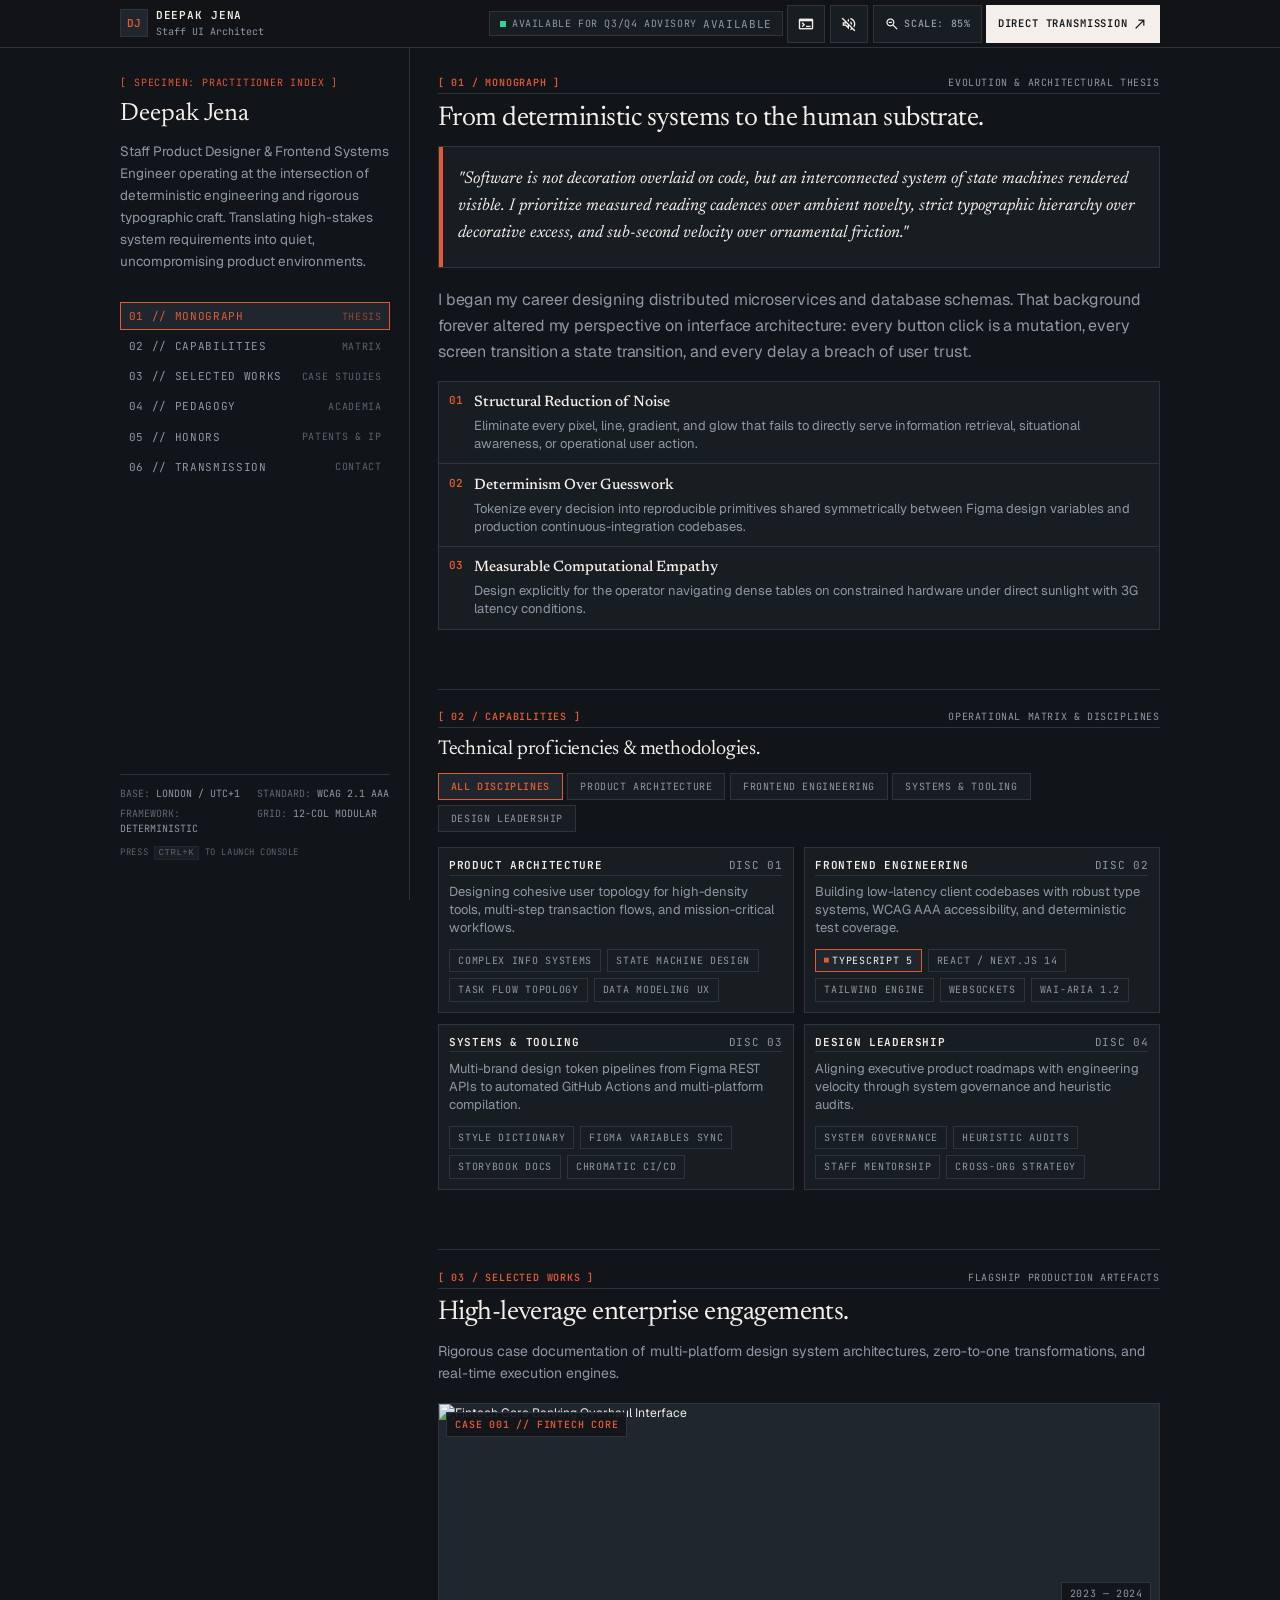
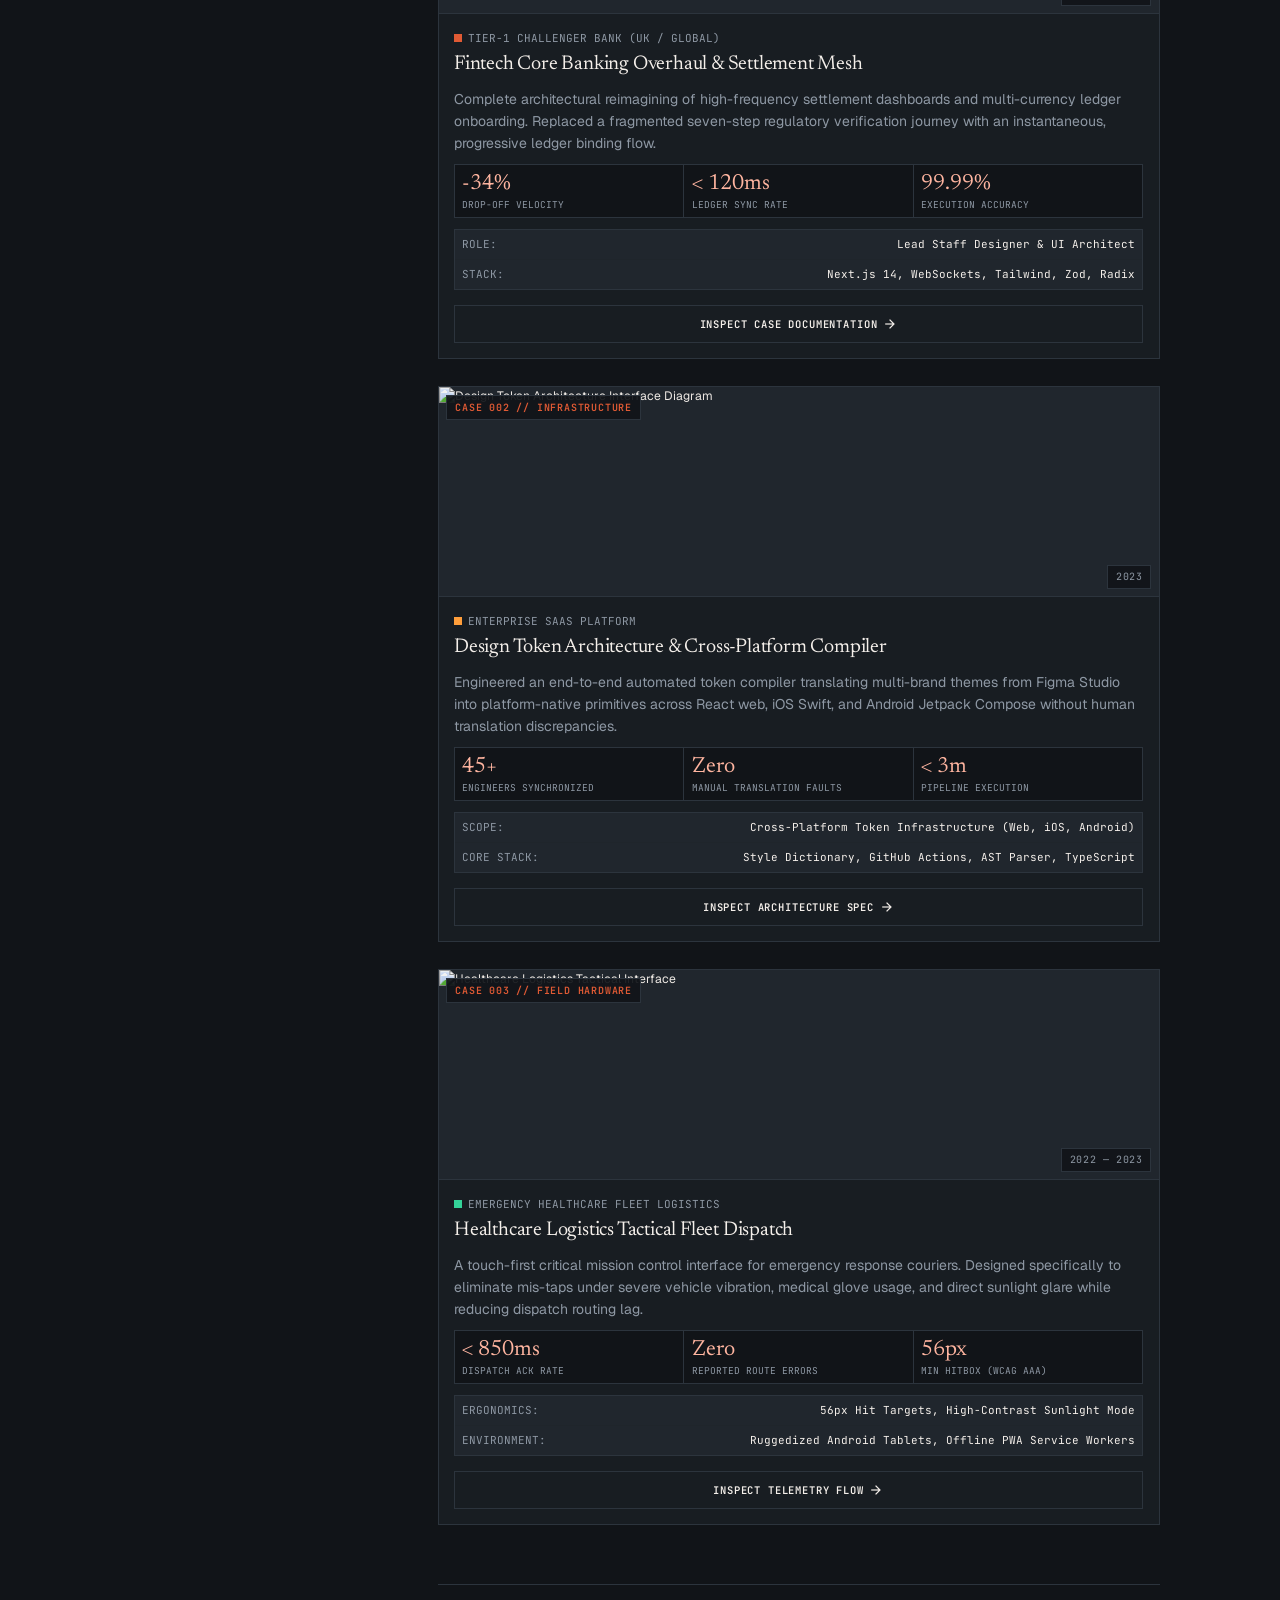
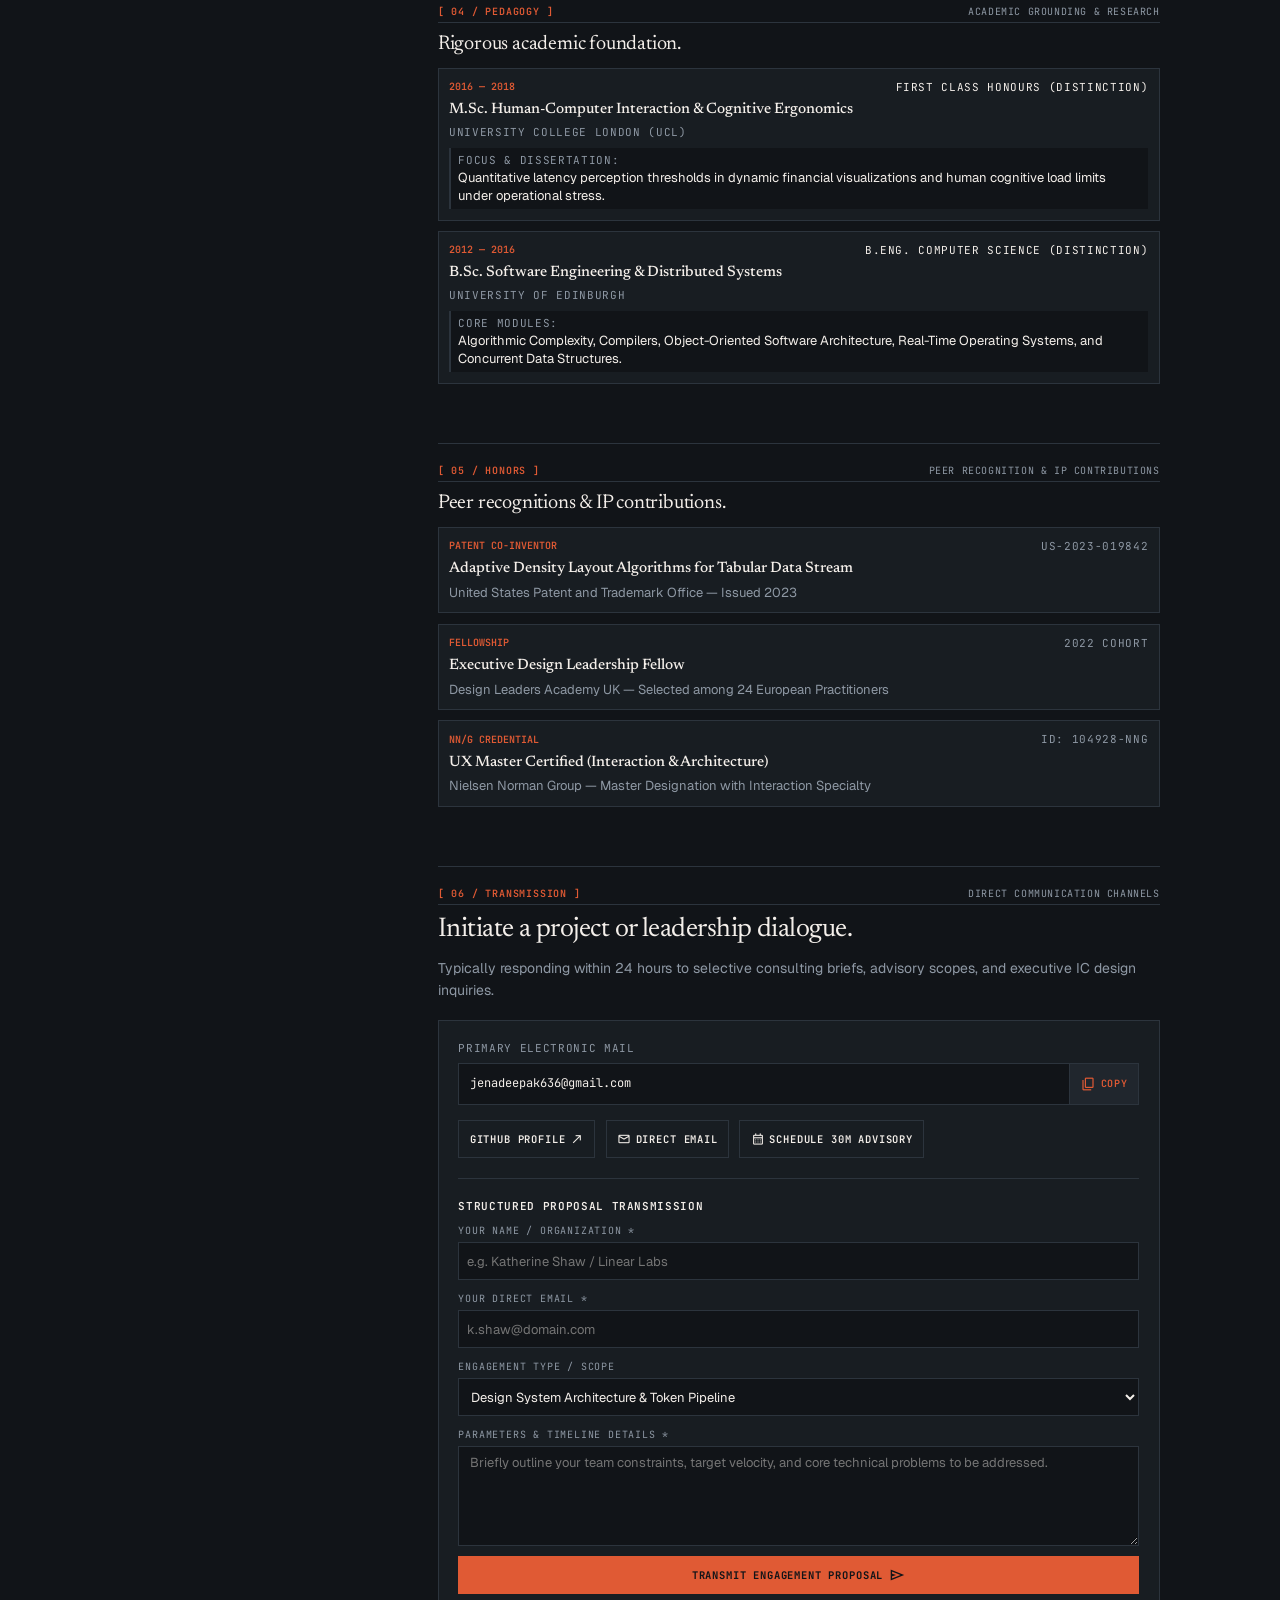
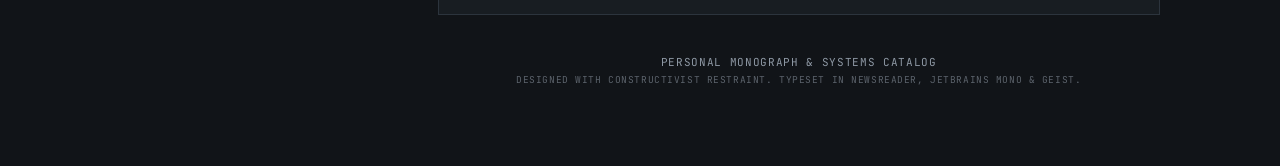
==== commit 1c65f19f: "Configure transmission form to deliver briefs to jenadeepak636@gmail.com" ====
--- a/index.html
+++ b/index.html
@@ -587,7 +587,7 @@
           <div>
             <span class="mono-spec" style="display: block; margin-bottom: 8px;">Primary Electronic Mail</span>
             <div class="email-copy-bar">
-              <div class="email-display" id="emailText">deepak.jena@architecturalux.internal</div>
+              <div class="email-display" id="emailText">jenadeepak636@gmail.com</div>
               <button class="copy-btn" id="copyBtn" type="button" aria-label="Copy Email to Clipboard">
                 <span class="material-symbols-outlined" style="font-size: 16px;">content_copy</span>
                 <span id="copyLabel">Copy</span>
@@ -597,13 +597,13 @@
 
           <!-- Direct Channels Links -->
           <div style="display: flex; flex-wrap: wrap; gap: var(--space-md);">
-            <a href="https://github.com" target="_blank" rel="noopener noreferrer" class="btn btn-secondary">
+            <a href="https://github.com/deepakjena-2005" target="_blank" rel="noopener noreferrer" class="btn btn-secondary">
               <span>GitHub Profile</span>
               <span class="material-symbols-outlined" style="font-size: 14px;">north_east</span>
             </a>
-            <a href="https://linkedin.com" target="_blank" rel="noopener noreferrer" class="btn btn-secondary">
-              <span>LinkedIn Dossier</span>
-              <span class="material-symbols-outlined" style="font-size: 14px;">north_east</span>
+            <a href="mailto:jenadeepak636@gmail.com" class="btn btn-secondary">
+              <span class="material-symbols-outlined" style="font-size: 14px;">mail</span>
+              <span>Direct Email</span>
             </a>
             <a href="#contact" class="btn btn-secondary">
               <span class="material-symbols-outlined" style="font-size: 14px;">calendar_month</span>
@@ -614,22 +614,22 @@
           <div style="height: 1px; background: var(--color-border); margin: var(--space-xs) 0;"></div>
 
           <!-- Structured Brief Transmission Form -->
-          <form class="brief-form" id="contactForm">
+          <form class="brief-form" id="contactForm" method="POST">
             <span class="mono-spec text-ivory" style="font-weight: 600;">Structured Proposal Transmission</span>
 
             <div class="form-group">
               <label class="form-label" for="clientName">Your Name / Organization *</label>
-              <input type="text" id="clientName" class="form-input" placeholder="e.g. Katherine Shaw / Linear Labs" required>
+              <input type="text" id="clientName" name="name" class="form-input" placeholder="e.g. Katherine Shaw / Linear Labs" required>
             </div>
 
             <div class="form-group">
               <label class="form-label" for="clientEmail">Your Direct Email *</label>
-              <input type="email" id="clientEmail" class="form-input" placeholder="k.shaw@domain.com" required>
+              <input type="email" id="clientEmail" name="email" class="form-input" placeholder="k.shaw@domain.com" required>
             </div>
 
             <div class="form-group">
               <label class="form-label" for="projectScope">Engagement Type / Scope</label>
-              <select id="projectScope" class="form-select">
+              <select id="projectScope" name="scope" class="form-select">
                 <option value="ds">Design System Architecture &amp; Token Pipeline</option>
                 <option value="banking">Complex Web Application / Financial Core</option>
                 <option value="advisory">Fractional Design Leadership / Heuristic Audit</option>
@@ -639,10 +639,10 @@
 
             <div class="form-group">
               <label class="form-label" for="projectMessage">Parameters &amp; Timeline Details *</label>
-              <textarea id="projectMessage" class="form-textarea" rows="4" placeholder="Briefly outline your team constraints, target velocity, and core technical problems to be addressed." required></textarea>
-            </div>
-
-            <button type="submit" class="btn btn-terracotta">
+              <textarea id="projectMessage" name="message" class="form-textarea" rows="4" placeholder="Briefly outline your team constraints, target velocity, and core technical problems to be addressed." required></textarea>
+            </div>
+
+            <button type="submit" class="btn btn-terracotta" id="transmitBtn">
               <span>Transmit Engagement Proposal</span>
               <span class="material-symbols-outlined" style="font-size: 18px;">send</span>
             </button>
@@ -650,7 +650,7 @@
             <!-- Status Banner -->
             <div class="form-status-banner" id="formSuccess">
               <span class="material-symbols-outlined" style="color: var(--color-emerald); font-size: 18px;">check_circle</span>
-              <span>Transmission recorded. A calibrated response will be dispatched within 24 hours.</span>
+              <span>Transmission sent to jenadeepak636@gmail.com. Response will be dispatched within 24 hours.</span>
             </div>
           </form>
         </div>
--- a/styles.css
+++ b/styles.css
@@ -404,6 +404,16 @@
   100% { opacity: 0.4; transform: scale(0.9); }
 }
 
+.animate-spin {
+  display: inline-block;
+  animation: spin 1s linear infinite;
+}
+
+@keyframes spin {
+  from { transform: rotate(0deg); }
+  to { transform: rotate(360deg); }
+}
+
 /* ==========================================================================
    PRIMARY LAYOUT ARCHITECTURE (12-Column Desktop Grid)
    ========================================================================== */
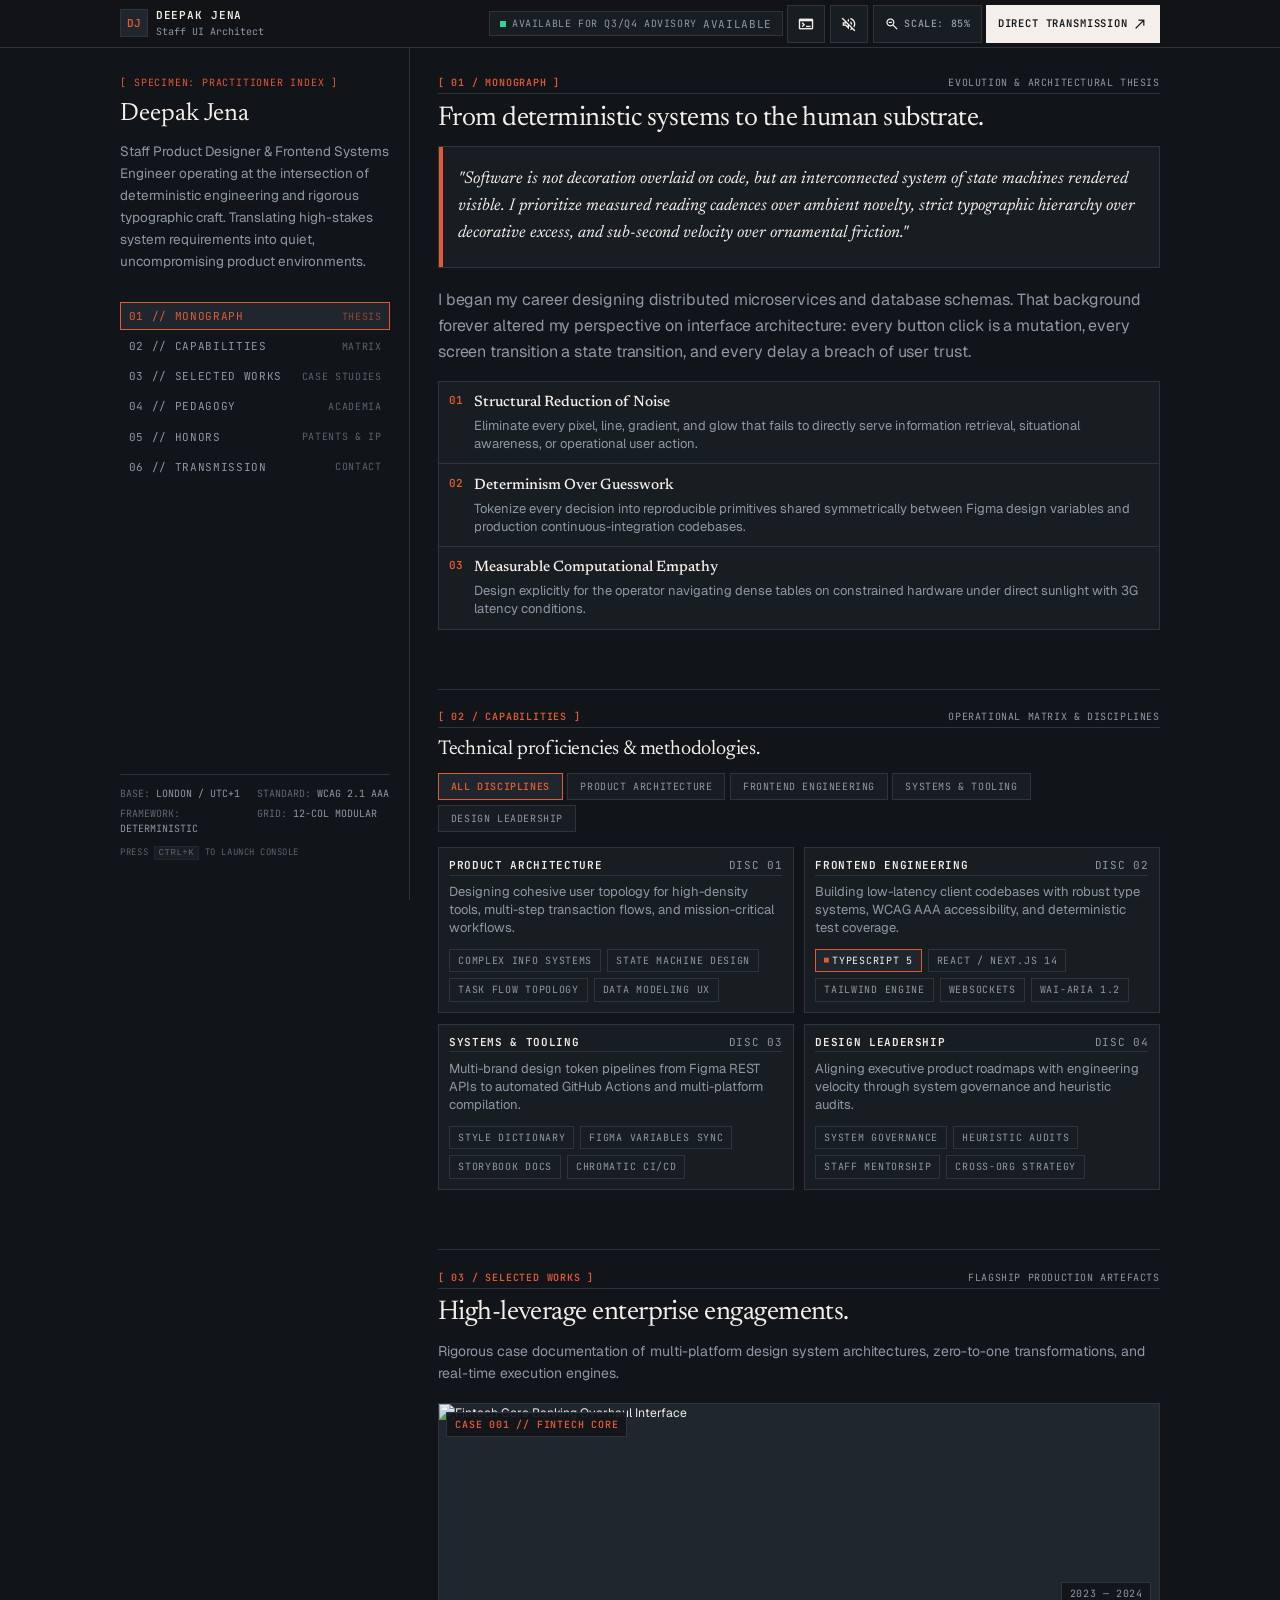
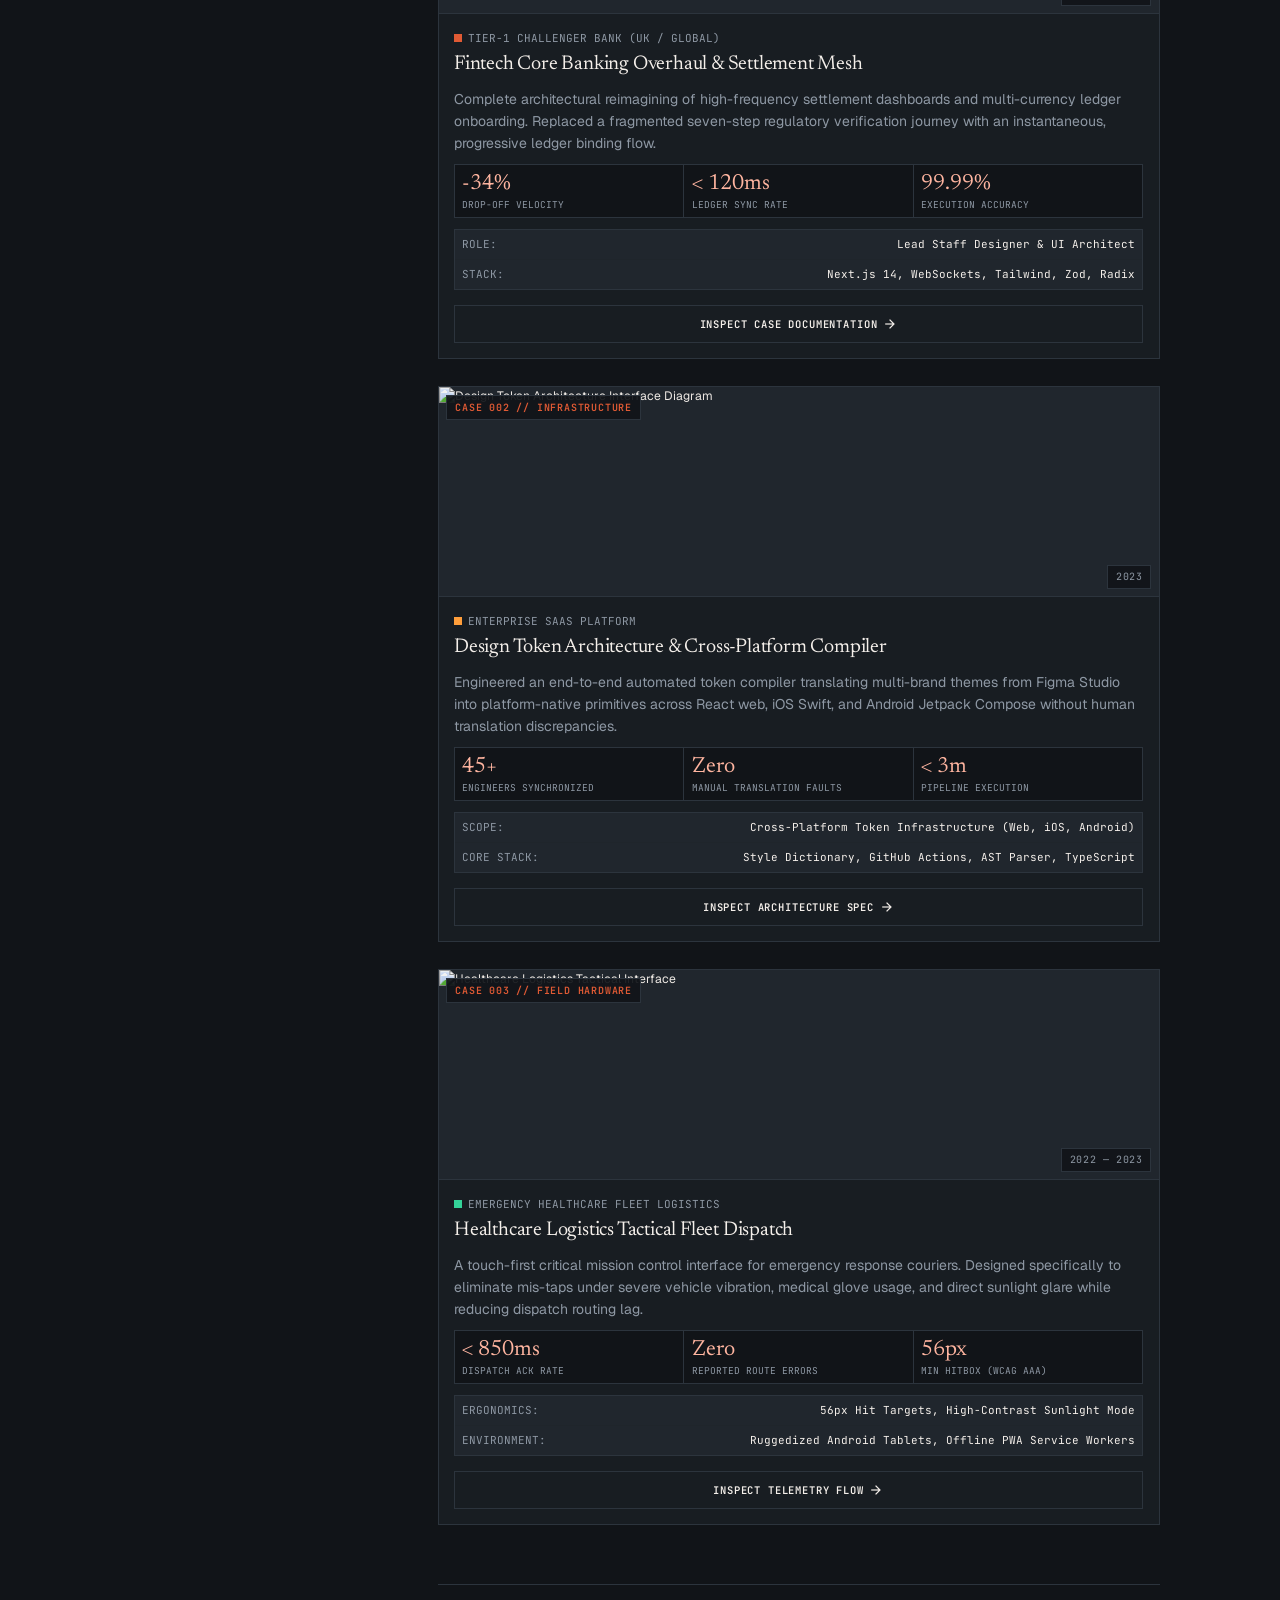
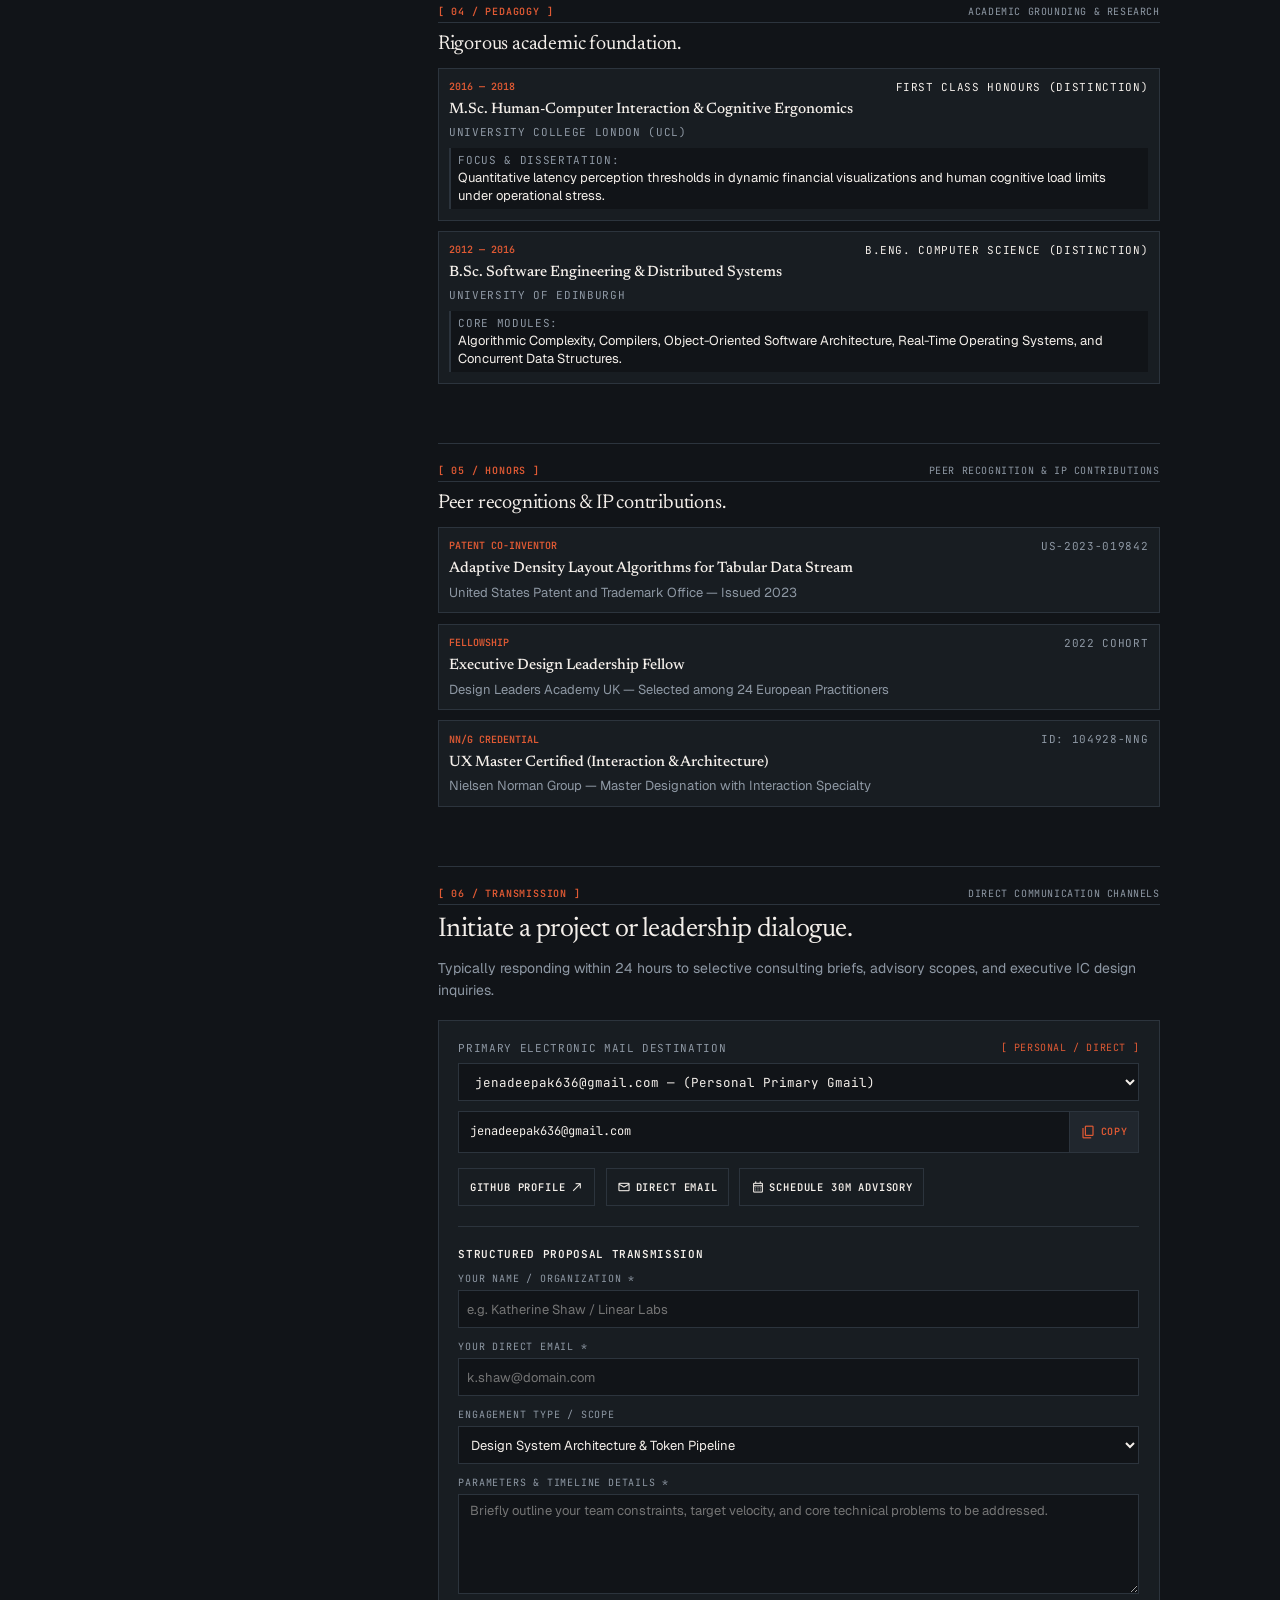
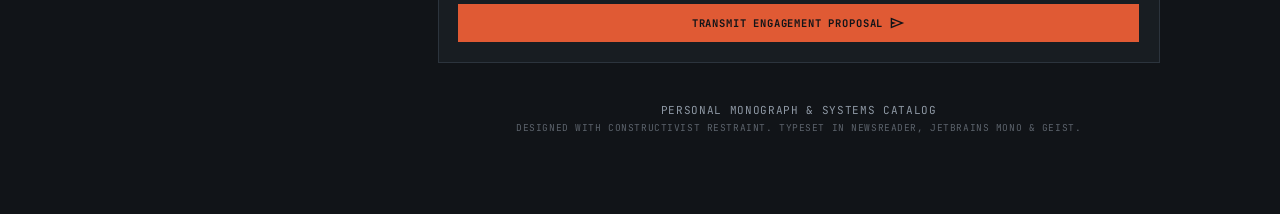
==== commit 1903fecb: "Add dynamic email destination select option with custom email routing" ====
--- a/index.html
+++ b/index.html
@@ -585,7 +585,26 @@
 
         <div class="contact-module">
           <div>
-            <span class="mono-spec" style="display: block; margin-bottom: 8px;">Primary Electronic Mail</span>
+            <div style="display: flex; justify-content: space-between; align-items: center; margin-bottom: 8px;">
+              <span class="mono-spec">Primary Electronic Mail Destination</span>
+              <span class="mono-spec text-primary-accent" id="emailCategoryBadge" style="font-size: 10px;">[ Personal / Direct ]</span>
+            </div>
+
+            <!-- Email Selector Dropdown -->
+            <div class="form-group" style="margin-bottom: 10px;">
+              <select id="emailSelect" class="form-select" style="font-family: var(--font-mono); font-size: 12.5px; background: var(--color-canvas); border: 1px solid var(--color-border); padding: 9px 12px; color: var(--color-ivory);">
+                <option value="jenadeepak636@gmail.com" data-category="Personal / Direct" selected>jenadeepak636@gmail.com — (Personal Primary Gmail)</option>
+                <option value="25cse061.deepakjena@giet.edu" data-category="Academic / Institutional">25cse061.deepakjena@giet.edu — (GIET Academic / Research)</option>
+                <option value="deepakjena2005@gmail.com" data-category="Secondary / Project Inbox">deepakjena2005@gmail.com — (Secondary Project Inbox)</option>
+                <option value="custom" data-category="Custom Recipient">Custom Destination (Type any email address)...</option>
+              </select>
+            </div>
+
+            <!-- Custom Email Input (shown if Custom Destination is selected) -->
+            <div id="customEmailGroup" style="display: none; margin-bottom: 10px;">
+              <input type="email" id="customEmailInput" class="form-input" placeholder="Type custom target email (e.g. name@example.com)" style="font-family: var(--font-mono); font-size: 12.5px;">
+            </div>
+
             <div class="email-copy-bar">
               <div class="email-display" id="emailText">jenadeepak636@gmail.com</div>
               <button class="copy-btn" id="copyBtn" type="button" aria-label="Copy Email to Clipboard">
@@ -601,7 +620,7 @@
               <span>GitHub Profile</span>
               <span class="material-symbols-outlined" style="font-size: 14px;">north_east</span>
             </a>
-            <a href="mailto:jenadeepak636@gmail.com" class="btn btn-secondary">
+            <a href="mailto:jenadeepak636@gmail.com" id="directMailLink" class="btn btn-secondary">
               <span class="material-symbols-outlined" style="font-size: 14px;">mail</span>
               <span>Direct Email</span>
             </a>
